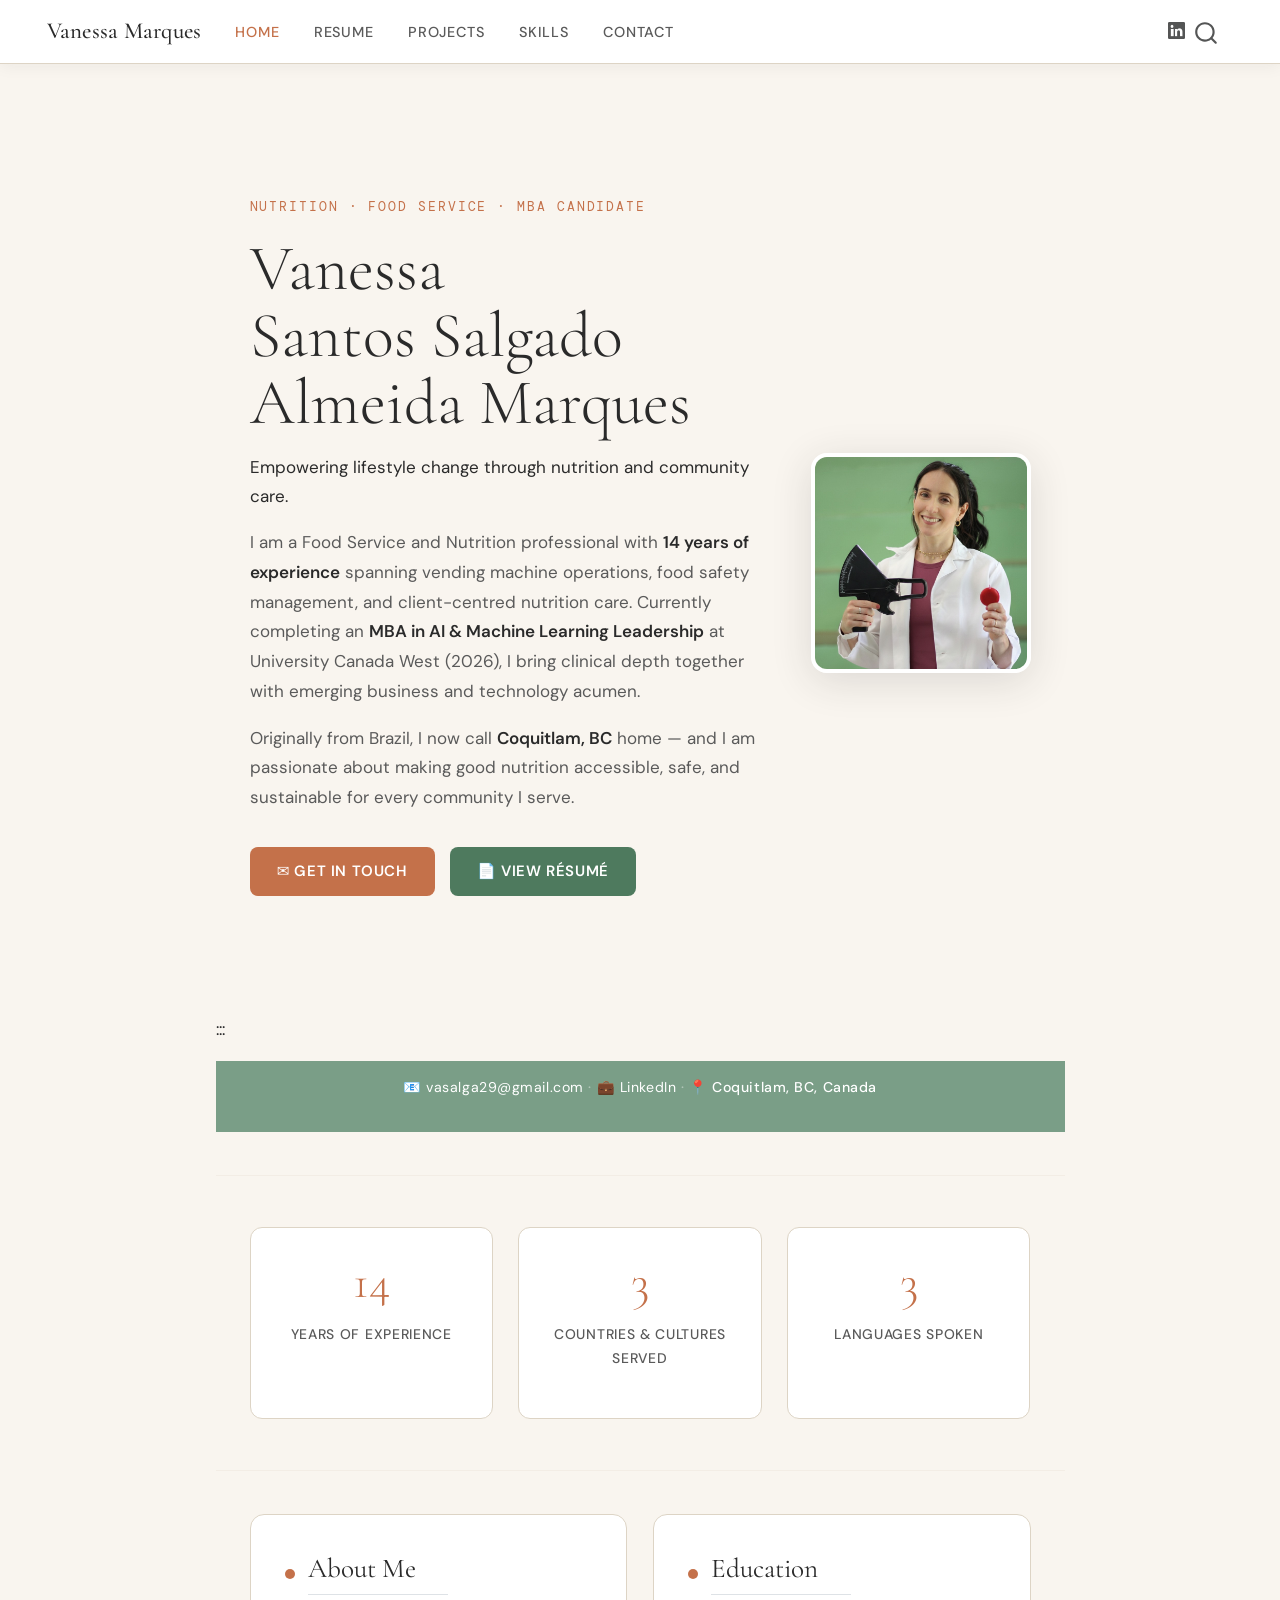
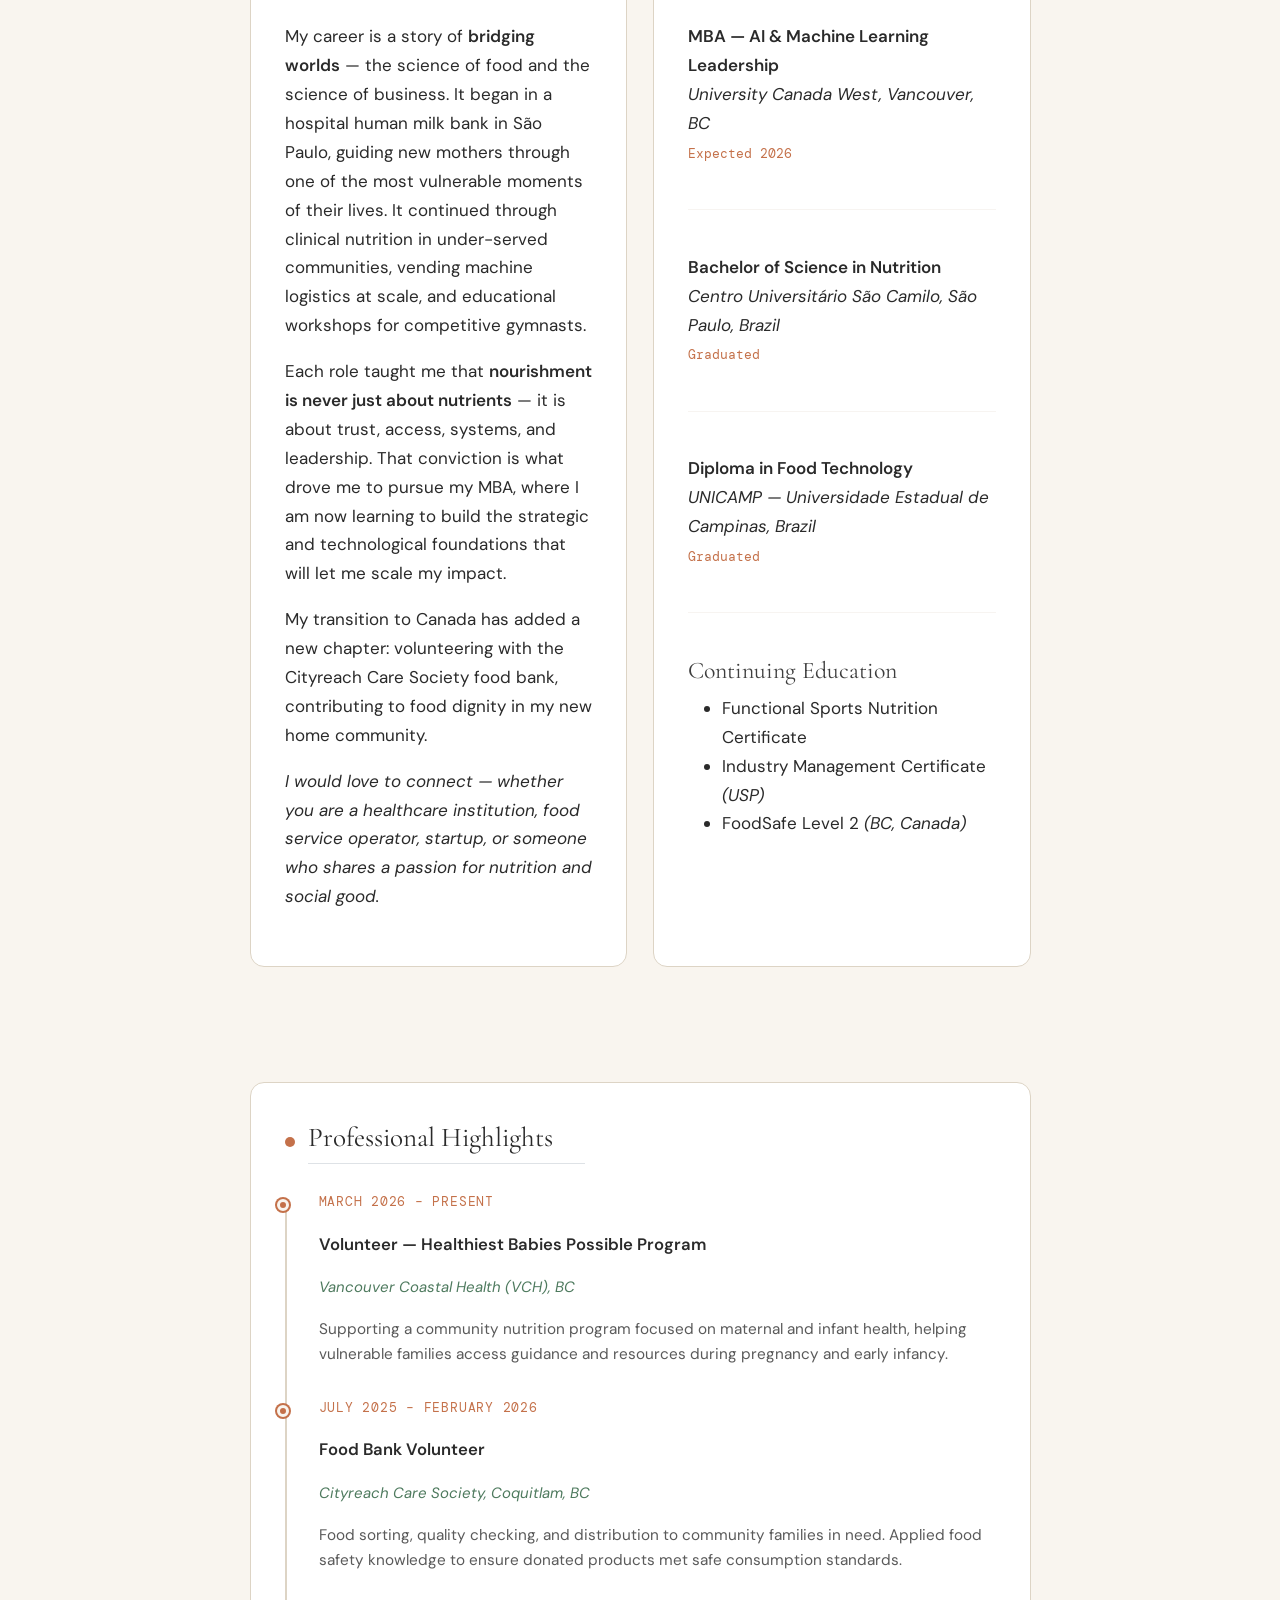
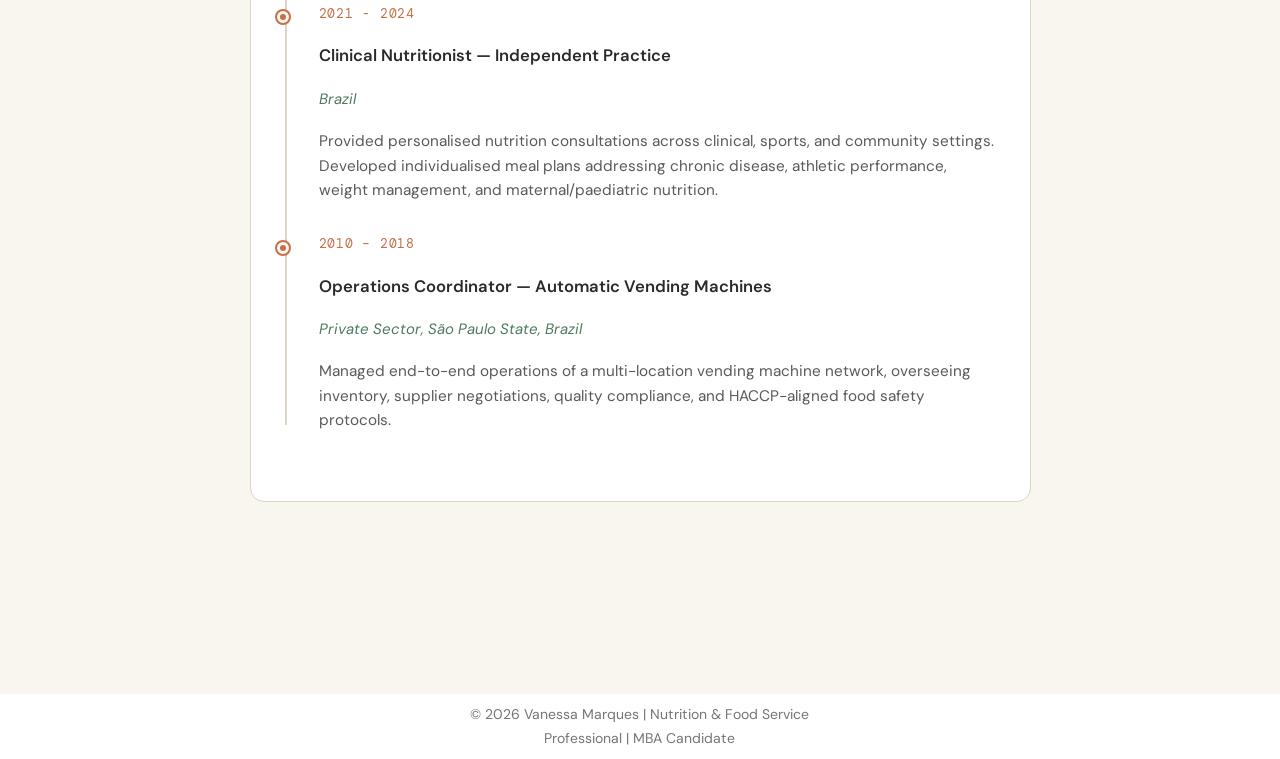
==== index.html @ 6cdbd8a1 "deploy: 2877fd72265a9308570d2c76eaf053b02edce3fc" ====
<!DOCTYPE html>
<html xmlns="http://www.w3.org/1999/xhtml" lang="en" xml:lang="en"><head>

<meta charset="utf-8">
<meta name="generator" content="quarto-1.8.27">

<meta name="viewport" content="width=device-width, initial-scale=1.0, user-scalable=yes">


<title>Vanessa Marques</title>
<style>
code{white-space: pre-wrap;}
span.smallcaps{font-variant: small-caps;}
div.columns{display: flex; gap: min(4vw, 1.5em);}
div.column{flex: auto; overflow-x: auto;}
div.hanging-indent{margin-left: 1.5em; text-indent: -1.5em;}
ul.task-list{list-style: none;}
ul.task-list li input[type="checkbox"] {
  width: 0.8em;
  margin: 0 0.8em 0.2em -1em; /* quarto-specific, see https://github.com/quarto-dev/quarto-cli/issues/4556 */ 
  vertical-align: middle;
}
</style>


<script src="site_libs/quarto-nav/quarto-nav.js"></script>
<script src="site_libs/quarto-nav/headroom.min.js"></script>
<script src="site_libs/clipboard/clipboard.min.js"></script>
<script src="site_libs/quarto-search/autocomplete.umd.js"></script>
<script src="site_libs/quarto-search/fuse.min.js"></script>
<script src="site_libs/quarto-search/quarto-search.js"></script>
<meta name="quarto:offset" content="./">
<script src="site_libs/quarto-html/quarto.js" type="module"></script>
<script src="site_libs/quarto-html/tabsets/tabsets.js" type="module"></script>
<script src="site_libs/quarto-html/axe/axe-check.js" type="module"></script>
<script src="site_libs/quarto-html/popper.min.js"></script>
<script src="site_libs/quarto-html/tippy.umd.min.js"></script>
<script src="site_libs/quarto-html/anchor.min.js"></script>
<link href="site_libs/quarto-html/tippy.css" rel="stylesheet">
<link href="site_libs/quarto-html/quarto-syntax-highlighting-ed96de9b727972fe78a7b5d16c58bf87.css" rel="stylesheet" id="quarto-text-highlighting-styles">
<script src="site_libs/bootstrap/bootstrap.min.js"></script>
<link href="site_libs/bootstrap/bootstrap-icons.css" rel="stylesheet">
<link href="site_libs/bootstrap/bootstrap-afa37c5c79185640b9c231024f4fe5ea.min.css" rel="stylesheet" append-hash="true" id="quarto-bootstrap" data-mode="light">
<script id="quarto-search-options" type="application/json">{
  "location": "navbar",
  "copy-button": false,
  "collapse-after": 3,
  "panel-placement": "end",
  "type": "overlay",
  "limit": 50,
  "keyboard-shortcut": [
    "f",
    "/",
    "s"
  ],
  "show-item-context": false,
  "language": {
    "search-no-results-text": "No results",
    "search-matching-documents-text": "matching documents",
    "search-copy-link-title": "Copy link to search",
    "search-hide-matches-text": "Hide additional matches",
    "search-more-match-text": "more match in this document",
    "search-more-matches-text": "more matches in this document",
    "search-clear-button-title": "Clear",
    "search-text-placeholder": "",
    "search-detached-cancel-button-title": "Cancel",
    "search-submit-button-title": "Submit",
    "search-label": "Search"
  }
}</script>


<link rel="stylesheet" href="styles.css">
</head>

<body class="nav-fixed quarto-light">

<div id="quarto-search-results"></div>
  <header id="quarto-header" class="headroom fixed-top">
    <nav class="navbar navbar-expand-lg " data-bs-theme="dark">
      <div class="navbar-container container-fluid">
      <div class="navbar-brand-container mx-auto">
    <a class="navbar-brand" href="./index.html">
    <span class="navbar-title">Vanessa Marques</span>
    </a>
  </div>
            <div id="quarto-search" class="" title="Search"></div>
          <button class="navbar-toggler" type="button" data-bs-toggle="collapse" data-bs-target="#navbarCollapse" aria-controls="navbarCollapse" role="menu" aria-expanded="false" aria-label="Toggle navigation" onclick="if (window.quartoToggleHeadroom) { window.quartoToggleHeadroom(); }">
  <span class="navbar-toggler-icon"></span>
</button>
          <div class="collapse navbar-collapse" id="navbarCollapse">
            <ul class="navbar-nav navbar-nav-scroll me-auto">
  <li class="nav-item">
    <a class="nav-link active" href="./index.html" aria-current="page"> 
<span class="menu-text">Home</span></a>
  </li>  
  <li class="nav-item">
    <a class="nav-link" href="./resume.html"> 
<span class="menu-text">Resume</span></a>
  </li>  
  <li class="nav-item">
    <a class="nav-link" href="./projects.html"> 
<span class="menu-text">Projects</span></a>
  </li>  
  <li class="nav-item">
    <a class="nav-link" href="./skills.html"> 
<span class="menu-text">Skills</span></a>
  </li>  
  <li class="nav-item">
    <a class="nav-link" href="./contact.html"> 
<span class="menu-text">Contact</span></a>
  </li>  
</ul>
          </div> <!-- /navcollapse -->
            <div class="quarto-navbar-tools">
    <a href="https://www.linkedin.com/in/vanessamarques-nutrition-operations" title="LinkedIn" class="quarto-navigation-tool px-1" aria-label="LinkedIn"><i class="bi bi-linkedin"></i></a>
</div>
      </div> <!-- /container-fluid -->
    </nav>
</header>
<!-- content -->
<div id="quarto-content" class="quarto-container page-columns page-rows-contents page-layout-full page-navbar">
<!-- sidebar -->
<!-- margin-sidebar -->
    
<!-- main -->
<main class="content column-page" id="quarto-document-content"><header id="title-block-header" class="quarto-title-block"></header>




<!-- ╔══════════════════════════════════════════════════╗ -->
<!--                    HERO SECTION                       -->
<!-- ╚══════════════════════════════════════════════════╝ -->
<div class="hero">
<div class="hero-text">
<p><span class="hero-eyebrow">Nutrition · Food Service · MBA Candidate</span></p>
<p><span class="hero-name">Vanessa</span><br>
<span class="hero-name">Santos Salgado Almeida Marques</span></p>
<p><span class="hero-tagline">Empowering lifestyle change through nutrition and community care.</span></p>
<div class="hero-bio">
<p>I am a Food Service and Nutrition professional with <strong>14 years of experience</strong> spanning vending machine operations, food safety management, and client-centred nutrition care. Currently completing an <strong>MBA in AI &amp; Machine Learning Leadership</strong> at University Canada West (2026), I bring clinical depth together with emerging business and technology acumen.</p>
<p>Originally from Brazil, I now call <strong>Coquitlam, BC</strong> home — and I am passionate about making good nutrition accessible, safe, and sustainable for every community I serve.</p>
</div>
<p><a href="contact.html" class="download-btn">✉ Get in Touch</a> &nbsp; <a href="resume.html" class="download-btn" style="background:var(--sage-dark)">📄 View Résumé</a></p>
</div>
<div class="hero-photo">
<p><img src="Vanessa_nutritionist.jpg" class="img-fluid" style="width:220px;height:220px;border-radius:16px;object-fit:cover;object-position:top center;"></p>
</div>
</div>
<p>:::</p>
<!-- ╔══════════════════════════════════════════════════╗ -->
<!--                  CONTACT STRIP                        -->
<!-- ╚══════════════════════════════════════════════════╝ -->
<div class="contact-strip">
<p>📧 <a href="mailto:vasalga29@gmail.com">vasalga29@gmail.com</a> <span class="sep">·</span> 💼 <a href="https://www.linkedin.com/in/vanessamarques-nutrition-operations">LinkedIn</a> <span class="sep">·</span> 📍 Coquitlam, BC, Canada</p>
</div>
<hr>
<!-- ╔══════════════════════════════════════════════════╗ -->
<!--                   STATS ROW                           -->
<!-- ╚══════════════════════════════════════════════════╝ -->
<div class="stats-row">
<div class="stat-card">
<div class="stat-number">
<p>14</p>
</div>
<div class="stat-label">
<p>Years of Experience</p>
</div>
</div>
<div class="stat-card">
<div class="stat-number">
<p>3</p>
</div>
<div class="stat-label">
<p>Countries &amp; Cultures Served</p>
</div>
</div>
<div class="stat-card">
<div class="stat-number">
<p>3</p>
</div>
<div class="stat-label">
<p>Languages Spoken</p>
</div>
</div>
</div>
<hr>
<!-- ╔══════════════════════════════════════════════════╗ -->
<!--               ABOUT + EDUCATION (2-COL)               -->
<!-- ╚══════════════════════════════════════════════════╝ -->
<div class="two-col">
<div class="section-box">
<div class="section-title-accent">
<div class="title-dot">

</div>
<section id="about-me" class="level2">
<h2 class="anchored" data-anchor-id="about-me">About Me</h2>
</section>
</div>
<p>My career is a story of <strong>bridging worlds</strong> — the science of food and the science of business. It began in a hospital human milk bank in São Paulo, guiding new mothers through one of the most vulnerable moments of their lives. It continued through clinical nutrition in under-served communities, vending machine logistics at scale, and educational workshops for competitive gymnasts.</p>
<p>Each role taught me that <strong>nourishment is never just about nutrients</strong> — it is about trust, access, systems, and leadership. That conviction is what drove me to pursue my MBA, where I am now learning to build the strategic and technological foundations that will let me scale my impact.</p>
<p>My transition to Canada has added a new chapter: volunteering with the Cityreach Care Society food bank, contributing to food dignity in my new home community.</p>
<p><em>I would love to connect — whether you are a healthcare institution, food service operator, startup, or someone who shares a passion for nutrition and social good.</em></p>
</div>
<div class="section-box">
<div class="section-title-accent">
<div class="title-dot">

</div>
<section id="education" class="level2">
<h2 class="anchored" data-anchor-id="education">Education</h2>
</section>
</div>
<p><strong>MBA — AI &amp; Machine Learning Leadership</strong><br>
<em>University Canada West, Vancouver, BC</em><br>
<span style="font-family:var(--font-mono);font-size:0.78rem;color:var(--terra);">Expected 2026</span></p>
<hr>
<p><strong>Bachelor of Science in Nutrition</strong><br>
<em>Centro Universitário São Camilo, São Paulo, Brazil</em><br>
<span style="font-family:var(--font-mono);font-size:0.78rem;color:var(--terra);">Graduated</span></p>
<hr>
<p><strong>Diploma in Food Technology</strong><br>
<em>UNICAMP — Universidade Estadual de Campinas, Brazil</em><br>
<span style="font-family:var(--font-mono);font-size:0.78rem;color:var(--terra);">Graduated</span></p>
<hr>
<section id="continuing-education" class="level3">
<h3 class="anchored" data-anchor-id="continuing-education">Continuing Education</h3>
<ul>
<li>Functional Sports Nutrition Certificate</li>
<li>Industry Management Certificate <em>(USP)</em></li>
<li>FoodSafe Level 2 <em>(BC, Canada)</em></li>
</ul>
</section>
</div>
</div>
<!-- ╔══════════════════════════════════════════════════╗ -->
<!--               COMMUNITY & HIGHLIGHTS                  -->
<!-- ╚══════════════════════════════════════════════════╝ -->
<div class="content-area">
<div class="section-box">
<div class="section-title-accent">
<div class="title-dot">

</div>
<section id="professional-highlights" class="level2">
<h2 class="anchored" data-anchor-id="professional-highlights">Professional Highlights</h2>
</section>
</div>
<div class="timeline">
<div class="timeline-item">
<div class="timeline-date">
<p>March 2026 – Present</p>
</div>
<div class="timeline-title">
<p>Volunteer — Healthiest Babies Possible Program</p>
</div>
<div class="timeline-org">
<p>Vancouver Coastal Health (VCH), BC</p>
</div>
<div class="timeline-body">
<p>Supporting a community nutrition program focused on maternal and infant health, helping vulnerable families access guidance and resources during pregnancy and early infancy.</p>
</div>
</div>
<div class="timeline-item">
<div class="timeline-date">
<p>July 2025 – February 2026</p>
</div>
<div class="timeline-title">
<p>Food Bank Volunteer</p>
</div>
<div class="timeline-org">
<p>Cityreach Care Society, Coquitlam, BC</p>
</div>
<div class="timeline-body">
<p>Food sorting, quality checking, and distribution to community families in need. Applied food safety knowledge to ensure donated products met safe consumption standards.</p>
</div>
</div>
<div class="timeline-item">
<div class="timeline-date">
<p>2021 - 2024</p>
</div>
<div class="timeline-title">
<p>Clinical Nutritionist — Independent Practice</p>
</div>
<div class="timeline-org">
<p>Brazil</p>
</div>
<div class="timeline-body">
<p>Provided personalised nutrition consultations across clinical, sports, and community settings. Developed individualised meal plans addressing chronic disease, athletic performance, weight management, and maternal/paediatric nutrition.</p>
</div>
</div>
<div class="timeline-item">
<div class="timeline-date">
<p>2010 – 2018</p>
</div>
<div class="timeline-title">
<p>Operations Coordinator — Automatic Vending Machines</p>
</div>
<div class="timeline-org">
<p>Private Sector, São Paulo State, Brazil</p>
</div>
<div class="timeline-body">
<p>Managed end-to-end operations of a multi-location vending machine network, overseeing inventory, supplier negotiations, quality compliance, and HACCP-aligned food safety protocols.</p>
</div>
</div>
</div>


</div>
</div>

</main> <!-- /main -->
<script id="quarto-html-after-body" type="application/javascript">
  window.document.addEventListener("DOMContentLoaded", function (event) {
    const icon = "";
    const anchorJS = new window.AnchorJS();
    anchorJS.options = {
      placement: 'right',
      icon: icon
    };
    anchorJS.add('.anchored');
    const isCodeAnnotation = (el) => {
      for (const clz of el.classList) {
        if (clz.startsWith('code-annotation-')) {                     
          return true;
        }
      }
      return false;
    }
    const onCopySuccess = function(e) {
      // button target
      const button = e.trigger;
      // don't keep focus
      button.blur();
      // flash "checked"
      button.classList.add('code-copy-button-checked');
      var currentTitle = button.getAttribute("title");
      button.setAttribute("title", "Copied!");
      let tooltip;
      if (window.bootstrap) {
        button.setAttribute("data-bs-toggle", "tooltip");
        button.setAttribute("data-bs-placement", "left");
        button.setAttribute("data-bs-title", "Copied!");
        tooltip = new bootstrap.Tooltip(button, 
          { trigger: "manual", 
            customClass: "code-copy-button-tooltip",
            offset: [0, -8]});
        tooltip.show();    
      }
      setTimeout(function() {
        if (tooltip) {
          tooltip.hide();
          button.removeAttribute("data-bs-title");
          button.removeAttribute("data-bs-toggle");
          button.removeAttribute("data-bs-placement");
        }
        button.setAttribute("title", currentTitle);
        button.classList.remove('code-copy-button-checked');
      }, 1000);
      // clear code selection
      e.clearSelection();
    }
    const getTextToCopy = function(trigger) {
      const outerScaffold = trigger.parentElement.cloneNode(true);
      const codeEl = outerScaffold.querySelector('code');
      for (const childEl of codeEl.children) {
        if (isCodeAnnotation(childEl)) {
          childEl.remove();
        }
      }
      return codeEl.innerText;
    }
    const clipboard = new window.ClipboardJS('.code-copy-button:not([data-in-quarto-modal])', {
      text: getTextToCopy
    });
    clipboard.on('success', onCopySuccess);
    if (window.document.getElementById('quarto-embedded-source-code-modal')) {
      const clipboardModal = new window.ClipboardJS('.code-copy-button[data-in-quarto-modal]', {
        text: getTextToCopy,
        container: window.document.getElementById('quarto-embedded-source-code-modal')
      });
      clipboardModal.on('success', onCopySuccess);
    }
      var localhostRegex = new RegExp(/^(?:http|https):\/\/localhost\:?[0-9]*\//);
      var mailtoRegex = new RegExp(/^mailto:/);
        var filterRegex = new RegExp('/' + window.location.host + '/');
      var isInternal = (href) => {
          return filterRegex.test(href) || localhostRegex.test(href) || mailtoRegex.test(href);
      }
      // Inspect non-navigation links and adorn them if external
     var links = window.document.querySelectorAll('a[href]:not(.nav-link):not(.navbar-brand):not(.toc-action):not(.sidebar-link):not(.sidebar-item-toggle):not(.pagination-link):not(.no-external):not([aria-hidden]):not(.dropdown-item):not(.quarto-navigation-tool):not(.about-link)');
      for (var i=0; i<links.length; i++) {
        const link = links[i];
        if (!isInternal(link.href)) {
          // undo the damage that might have been done by quarto-nav.js in the case of
          // links that we want to consider external
          if (link.dataset.originalHref !== undefined) {
            link.href = link.dataset.originalHref;
          }
        }
      }
    function tippyHover(el, contentFn, onTriggerFn, onUntriggerFn) {
      const config = {
        allowHTML: true,
        maxWidth: 500,
        delay: 100,
        arrow: false,
        appendTo: function(el) {
            return el.parentElement;
        },
        interactive: true,
        interactiveBorder: 10,
        theme: 'quarto',
        placement: 'bottom-start',
      };
      if (contentFn) {
        config.content = contentFn;
      }
      if (onTriggerFn) {
        config.onTrigger = onTriggerFn;
      }
      if (onUntriggerFn) {
        config.onUntrigger = onUntriggerFn;
      }
      window.tippy(el, config); 
    }
    const noterefs = window.document.querySelectorAll('a[role="doc-noteref"]');
    for (var i=0; i<noterefs.length; i++) {
      const ref = noterefs[i];
      tippyHover(ref, function() {
        // use id or data attribute instead here
        let href = ref.getAttribute('data-footnote-href') || ref.getAttribute('href');
        try { href = new URL(href).hash; } catch {}
        const id = href.replace(/^#\/?/, "");
        const note = window.document.getElementById(id);
        if (note) {
          return note.innerHTML;
        } else {
          return "";
        }
      });
    }
    const xrefs = window.document.querySelectorAll('a.quarto-xref');
    const processXRef = (id, note) => {
      // Strip column container classes
      const stripColumnClz = (el) => {
        el.classList.remove("page-full", "page-columns");
        if (el.children) {
          for (const child of el.children) {
            stripColumnClz(child);
          }
        }
      }
      stripColumnClz(note)
      if (id === null || id.startsWith('sec-')) {
        // Special case sections, only their first couple elements
        const container = document.createElement("div");
        if (note.children && note.children.length > 2) {
          container.appendChild(note.children[0].cloneNode(true));
          for (let i = 1; i < note.children.length; i++) {
            const child = note.children[i];
            if (child.tagName === "P" && child.innerText === "") {
              continue;
            } else {
              container.appendChild(child.cloneNode(true));
              break;
            }
          }
          if (window.Quarto?.typesetMath) {
            window.Quarto.typesetMath(container);
          }
          return container.innerHTML
        } else {
          if (window.Quarto?.typesetMath) {
            window.Quarto.typesetMath(note);
          }
          return note.innerHTML;
        }
      } else {
        // Remove any anchor links if they are present
        const anchorLink = note.querySelector('a.anchorjs-link');
        if (anchorLink) {
          anchorLink.remove();
        }
        if (window.Quarto?.typesetMath) {
          window.Quarto.typesetMath(note);
        }
        if (note.classList.contains("callout")) {
          return note.outerHTML;
        } else {
          return note.innerHTML;
        }
      }
    }
    for (var i=0; i<xrefs.length; i++) {
      const xref = xrefs[i];
      tippyHover(xref, undefined, function(instance) {
        instance.disable();
        let url = xref.getAttribute('href');
        let hash = undefined; 
        if (url.startsWith('#')) {
          hash = url;
        } else {
          try { hash = new URL(url).hash; } catch {}
        }
        if (hash) {
          const id = hash.replace(/^#\/?/, "");
          const note = window.document.getElementById(id);
          if (note !== null) {
            try {
              const html = processXRef(id, note.cloneNode(true));
              instance.setContent(html);
            } finally {
              instance.enable();
              instance.show();
            }
          } else {
            // See if we can fetch this
            fetch(url.split('#')[0])
            .then(res => res.text())
            .then(html => {
              const parser = new DOMParser();
              const htmlDoc = parser.parseFromString(html, "text/html");
              const note = htmlDoc.getElementById(id);
              if (note !== null) {
                const html = processXRef(id, note);
                instance.setContent(html);
              } 
            }).finally(() => {
              instance.enable();
              instance.show();
            });
          }
        } else {
          // See if we can fetch a full url (with no hash to target)
          // This is a special case and we should probably do some content thinning / targeting
          fetch(url)
          .then(res => res.text())
          .then(html => {
            const parser = new DOMParser();
            const htmlDoc = parser.parseFromString(html, "text/html");
            const note = htmlDoc.querySelector('main.content');
            if (note !== null) {
              // This should only happen for chapter cross references
              // (since there is no id in the URL)
              // remove the first header
              if (note.children.length > 0 && note.children[0].tagName === "HEADER") {
                note.children[0].remove();
              }
              const html = processXRef(null, note);
              instance.setContent(html);
            } 
          }).finally(() => {
            instance.enable();
            instance.show();
          });
        }
      }, function(instance) {
      });
    }
        let selectedAnnoteEl;
        const selectorForAnnotation = ( cell, annotation) => {
          let cellAttr = 'data-code-cell="' + cell + '"';
          let lineAttr = 'data-code-annotation="' +  annotation + '"';
          const selector = 'span[' + cellAttr + '][' + lineAttr + ']';
          return selector;
        }
        const selectCodeLines = (annoteEl) => {
          const doc = window.document;
          const targetCell = annoteEl.getAttribute("data-target-cell");
          const targetAnnotation = annoteEl.getAttribute("data-target-annotation");
          const annoteSpan = window.document.querySelector(selectorForAnnotation(targetCell, targetAnnotation));
          const lines = annoteSpan.getAttribute("data-code-lines").split(",");
          const lineIds = lines.map((line) => {
            return targetCell + "-" + line;
          })
          let top = null;
          let height = null;
          let parent = null;
          if (lineIds.length > 0) {
              //compute the position of the single el (top and bottom and make a div)
              const el = window.document.getElementById(lineIds[0]);
              top = el.offsetTop;
              height = el.offsetHeight;
              parent = el.parentElement.parentElement;
            if (lineIds.length > 1) {
              const lastEl = window.document.getElementById(lineIds[lineIds.length - 1]);
              const bottom = lastEl.offsetTop + lastEl.offsetHeight;
              height = bottom - top;
            }
            if (top !== null && height !== null && parent !== null) {
              // cook up a div (if necessary) and position it 
              let div = window.document.getElementById("code-annotation-line-highlight");
              if (div === null) {
                div = window.document.createElement("div");
                div.setAttribute("id", "code-annotation-line-highlight");
                div.style.position = 'absolute';
                parent.appendChild(div);
              }
              div.style.top = top - 2 + "px";
              div.style.height = height + 4 + "px";
              div.style.left = 0;
              let gutterDiv = window.document.getElementById("code-annotation-line-highlight-gutter");
              if (gutterDiv === null) {
                gutterDiv = window.document.createElement("div");
                gutterDiv.setAttribute("id", "code-annotation-line-highlight-gutter");
                gutterDiv.style.position = 'absolute';
                const codeCell = window.document.getElementById(targetCell);
                const gutter = codeCell.querySelector('.code-annotation-gutter');
                gutter.appendChild(gutterDiv);
              }
              gutterDiv.style.top = top - 2 + "px";
              gutterDiv.style.height = height + 4 + "px";
            }
            selectedAnnoteEl = annoteEl;
          }
        };
        const unselectCodeLines = () => {
          const elementsIds = ["code-annotation-line-highlight", "code-annotation-line-highlight-gutter"];
          elementsIds.forEach((elId) => {
            const div = window.document.getElementById(elId);
            if (div) {
              div.remove();
            }
          });
          selectedAnnoteEl = undefined;
        };
          // Handle positioning of the toggle
      window.addEventListener(
        "resize",
        throttle(() => {
          elRect = undefined;
          if (selectedAnnoteEl) {
            selectCodeLines(selectedAnnoteEl);
          }
        }, 10)
      );
      function throttle(fn, ms) {
      let throttle = false;
      let timer;
        return (...args) => {
          if(!throttle) { // first call gets through
              fn.apply(this, args);
              throttle = true;
          } else { // all the others get throttled
              if(timer) clearTimeout(timer); // cancel #2
              timer = setTimeout(() => {
                fn.apply(this, args);
                timer = throttle = false;
              }, ms);
          }
        };
      }
        // Attach click handler to the DT
        const annoteDls = window.document.querySelectorAll('dt[data-target-cell]');
        for (const annoteDlNode of annoteDls) {
          annoteDlNode.addEventListener('click', (event) => {
            const clickedEl = event.target;
            if (clickedEl !== selectedAnnoteEl) {
              unselectCodeLines();
              const activeEl = window.document.querySelector('dt[data-target-cell].code-annotation-active');
              if (activeEl) {
                activeEl.classList.remove('code-annotation-active');
              }
              selectCodeLines(clickedEl);
              clickedEl.classList.add('code-annotation-active');
            } else {
              // Unselect the line
              unselectCodeLines();
              clickedEl.classList.remove('code-annotation-active');
            }
          });
        }
    const findCites = (el) => {
      const parentEl = el.parentElement;
      if (parentEl) {
        const cites = parentEl.dataset.cites;
        if (cites) {
          return {
            el,
            cites: cites.split(' ')
          };
        } else {
          return findCites(el.parentElement)
        }
      } else {
        return undefined;
      }
    };
    var bibliorefs = window.document.querySelectorAll('a[role="doc-biblioref"]');
    for (var i=0; i<bibliorefs.length; i++) {
      const ref = bibliorefs[i];
      const citeInfo = findCites(ref);
      if (citeInfo) {
        tippyHover(citeInfo.el, function() {
          var popup = window.document.createElement('div');
          citeInfo.cites.forEach(function(cite) {
            var citeDiv = window.document.createElement('div');
            citeDiv.classList.add('hanging-indent');
            citeDiv.classList.add('csl-entry');
            var biblioDiv = window.document.getElementById('ref-' + cite);
            if (biblioDiv) {
              citeDiv.innerHTML = biblioDiv.innerHTML;
            }
            popup.appendChild(citeDiv);
          });
          return popup.innerHTML;
        });
      }
    }
  });
  </script>
</div> <!-- /content -->
<footer class="footer">
  <div class="nav-footer">
    <div class="nav-footer-left">
      &nbsp;
    </div>   
    <div class="nav-footer-center">
<p>© 2026 Vanessa Marques | Nutrition &amp; Food Service Professional | MBA Candidate</p>
</div>
    <div class="nav-footer-right">
      &nbsp;
    </div>
  </div>
</footer>




</body></html>
---- site_libs/quarto-html/tippy.css ----
.tippy-box[data-animation=fade][data-state=hidden]{opacity:0}[data-tippy-root]{max-width:calc(100vw - 10px)}.tippy-box{position:relative;background-color:#333;color:#fff;border-radius:4px;font-size:14px;line-height:1.4;white-space:normal;outline:0;transition-property:transform,visibility,opacity}.tippy-box[data-placement^=top]>.tippy-arrow{bottom:0}.tippy-box[data-placement^=top]>.tippy-arrow:before{bottom:-7px;left:0;border-width:8px 8px 0;border-top-color:initial;transform-origin:center top}.tippy-box[data-placement^=bottom]>.tippy-arrow{top:0}.tippy-box[data-placement^=bottom]>.tippy-arrow:before{top:-7px;left:0;border-width:0 8px 8px;border-bottom-color:initial;transform-origin:center bottom}.tippy-box[data-placement^=left]>.tippy-arrow{right:0}.tippy-box[data-placement^=left]>.tippy-arrow:before{border-width:8px 0 8px 8px;border-left-color:initial;right:-7px;transform-origin:center left}.tippy-box[data-placement^=right]>.tippy-arrow{left:0}.tippy-box[data-placement^=right]>.tippy-arrow:before{left:-7px;border-width:8px 8px 8px 0;border-right-color:initial;transform-origin:center right}.tippy-box[data-inertia][data-state=visible]{transition-timing-function:cubic-bezier(.54,1.5,.38,1.11)}.tippy-arrow{width:16px;height:16px;color:#333}.tippy-arrow:before{content:"";position:absolute;border-color:transparent;border-style:solid}.tippy-content{position:relative;padding:5px 9px;z-index:1}
---- site_libs/quarto-html/quarto-syntax-highlighting-ed96de9b727972fe78a7b5d16c58bf87.css ----
/* quarto syntax highlight colors */
:root {
  --quarto-hl-ot-color: #003B4F;
  --quarto-hl-at-color: #657422;
  --quarto-hl-ss-color: #20794D;
  --quarto-hl-an-color: #5E5E5E;
  --quarto-hl-fu-color: #4758AB;
  --quarto-hl-st-color: #20794D;
  --quarto-hl-cf-color: #003B4F;
  --quarto-hl-op-color: #5E5E5E;
  --quarto-hl-er-color: #AD0000;
  --quarto-hl-bn-color: #AD0000;
  --quarto-hl-al-color: #AD0000;
  --quarto-hl-va-color: #111111;
  --quarto-hl-bu-color: inherit;
  --quarto-hl-ex-color: inherit;
  --quarto-hl-pp-color: #AD0000;
  --quarto-hl-in-color: #5E5E5E;
  --quarto-hl-vs-color: #20794D;
  --quarto-hl-wa-color: #5E5E5E;
  --quarto-hl-do-color: #5E5E5E;
  --quarto-hl-im-color: #00769E;
  --quarto-hl-ch-color: #20794D;
  --quarto-hl-dt-color: #AD0000;
  --quarto-hl-fl-color: #AD0000;
  --quarto-hl-co-color: #5E5E5E;
  --quarto-hl-cv-color: #5E5E5E;
  --quarto-hl-cn-color: #8f5902;
  --quarto-hl-sc-color: #5E5E5E;
  --quarto-hl-dv-color: #AD0000;
  --quarto-hl-kw-color: #003B4F;
}

/* other quarto variables */
:root {
  --quarto-font-monospace: SFMono-Regular, Menlo, Monaco, Consolas, "Liberation Mono", "Courier New", monospace;
}

/* syntax highlight based on Pandoc's rules */
pre > code.sourceCode > span {
  color: #003B4F;
}

code.sourceCode > span {
  color: #003B4F;
}

div.sourceCode,
div.sourceCode pre.sourceCode {
  color: #003B4F;
}

/* Normal */
code span {
  color: #003B4F;
}

/* Alert */
code span.al {
  color: #AD0000;
  font-style: inherit;
}

/* Annotation */
code span.an {
  color: #5E5E5E;
  font-style: inherit;
}

/* Attribute */
code span.at {
  color: #657422;
  font-style: inherit;
}

/* BaseN */
code span.bn {
  color: #AD0000;
  font-style: inherit;
}

/* BuiltIn */
code span.bu {
  font-style: inherit;
}

/* ControlFlow */
code span.cf {
  color: #003B4F;
  font-weight: bold;
  font-style: inherit;
}

/* Char */
code span.ch {
  color: #20794D;
  font-style: inherit;
}

/* Constant */
code span.cn {
  color: #8f5902;
  font-style: inherit;
}

/* Comment */
code span.co {
  color: #5E5E5E;
  font-style: inherit;
}

/* CommentVar */
code span.cv {
  color: #5E5E5E;
  font-style: italic;
}

/* Documentation */
code span.do {
  color: #5E5E5E;
  font-style: italic;
}

/* DataType */
code span.dt {
  color: #AD0000;
  font-style: inherit;
}

/* DecVal */
code span.dv {
  color: #AD0000;
  font-style: inherit;
}

/* Error */
code span.er {
  color: #AD0000;
  font-style: inherit;
}

/* Extension */
code span.ex {
  font-style: inherit;
}

/* Float */
code span.fl {
  color: #AD0000;
  font-style: inherit;
}

/* Function */
code span.fu {
  color: #4758AB;
  font-style: inherit;
}

/* Import */
code span.im {
  color: #00769E;
  font-style: inherit;
}

/* Information */
code span.in {
  color: #5E5E5E;
  font-style: inherit;
}

/* Keyword */
code span.kw {
  color: #003B4F;
  font-weight: bold;
  font-style: inherit;
}

/* Operator */
code span.op {
  color: #5E5E5E;
  font-style: inherit;
}

/* Other */
code span.ot {
  color: #003B4F;
  font-style: inherit;
}

/* Preprocessor */
code span.pp {
  color: #AD0000;
  font-style: inherit;
}

/* SpecialChar */
code span.sc {
  color: #5E5E5E;
  font-style: inherit;
}

/* SpecialString */
code span.ss {
  color: #20794D;
  font-style: inherit;
}

/* String */
code span.st {
  color: #20794D;
  font-style: inherit;
}

/* Variable */
code span.va {
  color: #111111;
  font-style: inherit;
}

/* VerbatimString */
code span.vs {
  color: #20794D;
  font-style: inherit;
}

/* Warning */
code span.wa {
  color: #5E5E5E;
  font-style: italic;
}

.prevent-inlining {
  content: "</";
}

/*# sourceMappingURL=0920dd6d7437995b8cdf7429764427b1.css.map */
---- styles.css ----
/* ============================================================
   VANESSA MARQUES — PORTFOLIO STYLESHEET
   Aesthetic: Editorial warmth — sage, ivory, terracotta
   ============================================================ */

@import url('https://fonts.googleapis.com/css2?family=Cormorant+Garamond:ital,wght@0,300;0,400;0,500;0,600;1,300;1,400&family=DM+Sans:wght@300;400;500;600&family=DM+Mono:wght@300;400&display=swap');

/* ── Variables ─────────────────────────────────────── */
:root {
  --ivory:       #f9f5ef;
  --cream:       #f2ebe0;
  --sage:        #7a9e87;
  --sage-light:  #a8c5b0;
  --sage-dark:   #4e7a5e;
  --terra:       #c4714a;
  --terra-light: #e0a07c;
  --charcoal:    #2a2a2a;
  --mid:         #5a5a5a;
  --light-mid:   #8a8a8a;
  --border:      #ddd4c5;
  --white:       #ffffff;

  --font-display: 'Cormorant Garamond', Georgia, serif;
  --font-body:    'DM Sans', system-ui, sans-serif;
  --font-mono:    'DM Mono', monospace;

  --max-w: 900px;
  --nav-h: 64px;
}

/* ── Reset & Base ───────────────────────────────────── */
*, *::before, *::after { box-sizing: border-box; margin: 0; padding: 0; }

html { scroll-behavior: smooth; }

body {
  background: var(--ivory);
  color: var(--charcoal);
  font-family: var(--font-body);
  font-size: 1rem;
  line-height: 1.7;
  -webkit-font-smoothing: antialiased;
}

/* ── Quarto Nav Override ────────────────────────────── */
.navbar {
  background: var(--white) !important;
  border-bottom: 1.5px solid var(--border) !important;
  height: var(--nav-h) !important;
  padding: 0 2rem !important;
  box-shadow: 0 2px 16px rgba(42,42,42,0.06) !important;
}

.navbar-brand, .navbar-title {
  font-family: var(--font-display) !important;
  font-size: 1.35rem !important;
  font-weight: 500 !important;
  color: var(--charcoal) !important;
  letter-spacing: 0.01em;
}

.navbar .nav-link {
  font-family: var(--font-body) !important;
  font-size: 0.85rem !important;
  font-weight: 500 !important;
  color: var(--mid) !important;
  letter-spacing: 0.06em !important;
  text-transform: uppercase !important;
  padding: 0 1rem !important;
  transition: color 0.2s;
}

.navbar .nav-link:hover,
.navbar .nav-link.active {
  color: var(--terra) !important;
}

/* ── Page Wrapper ───────────────────────────────────── */
#quarto-content, .page-layout-full {
  background: var(--ivory);
}

.page-columns {
  max-width: var(--max-w);
  margin: 0 auto;
  padding: 0 2rem;
}

/* ── Typography ─────────────────────────────────────── */
h1, h2, h3, h4, h5, h6 {
  font-family: var(--font-display);
  font-weight: 400;
  color: var(--charcoal);
  line-height: 1.2;
}

h1 { font-size: 3.2rem; font-weight: 300; letter-spacing: -0.01em; }
h2 { font-size: 2rem;   margin-bottom: 1.2rem; }
h3 { font-size: 1.4rem; }
h4 { font-size: 1.1rem; font-family: var(--font-body); font-weight: 600; }

p { margin-bottom: 1rem; }

a { color: var(--sage-dark); text-decoration: none; transition: color 0.2s; }
a:hover { color: var(--terra); }

strong { font-weight: 600; color: var(--charcoal); }
em { font-style: italic; }

hr {
  border: none;
  border-top: 1.5px solid var(--border);
  margin: 2.5rem 0;
}

/* ── Hero Section ───────────────────────────────────── */
.hero {
  display: flex;
  align-items: center;
  gap: 3rem;
  padding: 5rem 2rem 4rem;
  max-width: var(--max-w);
  margin: 0 auto;
}

.hero-text { flex: 1; }

.hero-eyebrow {
  font-family: var(--font-mono);
  font-size: 0.75rem;
  letter-spacing: 0.15em;
  text-transform: uppercase;
  color: var(--terra);
  margin-bottom: 1rem;
  display: block;
}

.hero-name {
  font-family: var(--font-display);
  font-size: clamp(2.8rem, 5vw, 4.5rem);
  font-weight: 300;
  line-height: 1.05;
  color: var(--charcoal);
  margin-bottom: 0.5rem;
}

.hero-title {
  font-family: var(--font-display);
  font-size: 1.25rem;
  font-weight: 400;
  font-style: italic;
  color: var(--sage-dark);
  margin-bottom: 1.8rem;
}

.hero-bio {
  font-size: 1rem;
  color: var(--mid);
  max-width: 520px;
  line-height: 1.75;
  margin-bottom: 2rem;
}

.hero-photo {
  flex-shrink: 0;
}

.hero-photo img {
  width: 220px;
  height: 220px;
  border-radius: 16px;
  object-fit: cover;
  object-position: top center;
  box-shadow: 0 8px 40px rgba(42,42,42,0.14);
  border: 4px solid var(--white);
}

/* placeholder avatar */
.avatar-placeholder {
  width: 220px;
  height: 220px;
  border-radius: 16px;
  background: linear-gradient(135deg, var(--sage-light) 0%, var(--sage) 100%);
  display: flex;
  align-items: center;
  justify-content: center;
  font-family: var(--font-display);
  font-size: 4rem;
  color: white;
  box-shadow: 0 8px 40px rgba(42,42,42,0.14);
  border: 4px solid var(--white);
}

/* ── Contact Bar ────────────────────────────────────── */
.contact-strip {
  background: var(--sage);
  color: white;
  display: flex;
  justify-content: center;
  gap: 2.5rem;
  padding: 0.9rem 2rem;
  font-size: 0.83rem;
  font-weight: 500;
  letter-spacing: 0.04em;
  flex-wrap: wrap;
}

.contact-strip a { color: white; text-decoration: none; }
.contact-strip a:hover { opacity: 0.8; }
.contact-strip .sep { opacity: 0.4; }

/* ── Stat Cards ─────────────────────────────────────── */
.stats-row {
  display: grid;
  grid-template-columns: repeat(3, 1fr);
  gap: 1.5rem;
  max-width: var(--max-w);
  margin: 3rem auto;
  padding: 0 2rem;
}

.stat-card {
  background: var(--white);
  border: 1.5px solid var(--border);
  border-radius: 12px;
  padding: 1.8rem 1.5rem;
  text-align: center;
  transition: box-shadow 0.2s, transform 0.2s;
}

.stat-card:hover {
  box-shadow: 0 8px 28px rgba(42,42,42,0.10);
  transform: translateY(-2px);
}

.stat-number {
  font-family: var(--font-display);
  font-size: 2.8rem;
  font-weight: 300;
  color: var(--terra);
  line-height: 1;
  margin-bottom: 0.4rem;
}

.stat-label {
  font-size: 0.82rem;
  color: var(--mid);
  letter-spacing: 0.05em;
  text-transform: uppercase;
  font-weight: 500;
}

/* ── Section Boxes ──────────────────────────────────── */
.section-box {
  background: var(--white);
  border: 1.5px solid var(--border);
  border-radius: 14px;
  padding: 2.2rem 2rem;
  margin-bottom: 1.8rem;
}

.section-title-accent {
  display: flex;
  align-items: center;
  gap: 0.8rem;
  margin-bottom: 1.6rem;
}

.section-title-accent h2 {
  margin: 0;
  font-size: 1.6rem;
}

.title-dot {
  width: 10px;
  height: 10px;
  border-radius: 50%;
  background: var(--terra);
  flex-shrink: 0;
}

/* ── Two Column Layout ──────────────────────────────── */
.two-col {
  display: grid;
  grid-template-columns: 1fr 1fr;
  gap: 1.5rem;
  max-width: var(--max-w);
  margin: 0 auto 2rem;
  padding: 0 2rem;
}

/* ── Main Content Area ──────────────────────────────── */
.content-area {
  max-width: var(--max-w);
  margin: 0 auto;
  padding: 3rem 2rem 5rem;
}

/* ── Page Header Banner ─────────────────────────────── */
.page-hero {
  background: linear-gradient(135deg, var(--sage-dark) 0%, var(--sage) 60%, var(--sage-light) 100%);
  padding: 4rem 2rem 3rem;
  text-align: center;
  color: white;
}

.page-hero h1 {
  color: white;
  font-size: clamp(2rem, 4vw, 3.2rem);
  margin-bottom: 0.6rem;
}

.page-hero .page-subtitle {
  font-family: var(--font-display);
  font-style: italic;
  font-size: 1.1rem;
  opacity: 0.85;
}

/* ── Resume Styles ──────────────────────────────────── */
.resume-section {
  margin-bottom: 2.5rem;
}

.resume-section h2 {
  font-size: 1.4rem;
  border-bottom: 2px solid var(--sage-light);
  padding-bottom: 0.5rem;
  margin-bottom: 1.2rem;
  color: var(--sage-dark);
}

.resume-item {
  display: grid;
  grid-template-columns: 1fr auto;
  gap: 0.5rem;
  margin-bottom: 1.4rem;
  padding-bottom: 1.4rem;
  border-bottom: 1px solid var(--border);
}

.resume-item:last-child { border-bottom: none; }

.resume-role {
  font-weight: 600;
  font-size: 1rem;
  color: var(--charcoal);
}

.resume-org {
  font-style: italic;
  color: var(--sage-dark);
  font-size: 0.95rem;
}

.resume-date {
  font-family: var(--font-mono);
  font-size: 0.78rem;
  color: var(--light-mid);
  white-space: nowrap;
  padding-top: 0.2rem;
}

.resume-bullets {
  list-style: none;
  margin-top: 0.6rem;
  padding: 0;
  grid-column: 1 / -1;
}

.resume-bullets li {
  position: relative;
  padding-left: 1.2rem;
  margin-bottom: 0.35rem;
  font-size: 0.93rem;
  color: var(--mid);
}

.resume-bullets li::before {
  content: '▸';
  position: absolute;
  left: 0;
  color: var(--terra);
  font-size: 0.75rem;
  top: 0.15rem;
}

.download-btn {
  display: inline-flex;
  align-items: center;
  gap: 0.5rem;
  background: var(--terra);
  color: white;
  padding: 0.7rem 1.6rem;
  border-radius: 8px;
  font-size: 0.88rem;
  font-weight: 600;
  letter-spacing: 0.04em;
  text-transform: uppercase;
  text-decoration: none;
  transition: background 0.2s, transform 0.15s;
  margin-bottom: 2rem;
}

.download-btn:hover {
  background: var(--sage-dark);
  transform: translateY(-1px);
  color: white;
}

/* ── Project Cards ──────────────────────────────────── */
.projects-grid {
  display: grid;
  grid-template-columns: 1fr 1fr;
  gap: 1.5rem;
}

.project-card {
  background: var(--white);
  border: 1.5px solid var(--border);
  border-radius: 14px;
  overflow: hidden;
  transition: box-shadow 0.2s, transform 0.2s;
}

.project-card:hover {
  box-shadow: 0 10px 36px rgba(42,42,42,0.11);
  transform: translateY(-3px);
}

.project-card-header {
  height: 6px;
}

.project-card-body {
  padding: 1.6rem 1.5rem;
}

.project-tag {
  font-family: var(--font-mono);
  font-size: 0.72rem;
  letter-spacing: 0.1em;
  text-transform: uppercase;
  color: var(--terra);
  margin-bottom: 0.6rem;
  display: block;
}

.project-card h3 {
  font-size: 1.15rem;
  margin-bottom: 0.6rem;
  line-height: 1.3;
}

.project-card p {
  font-size: 0.9rem;
  color: var(--mid);
  margin: 0;
  line-height: 1.65;
}

.project-card-footer {
  padding: 0.9rem 1.5rem 1.2rem;
  border-top: 1px solid var(--border);
  font-size: 0.8rem;
  color: var(--light-mid);
  font-family: var(--font-mono);
}

/* ── Skills ─────────────────────────────────────────── */
.skills-grid {
  display: grid;
  grid-template-columns: 1fr 1fr;
  gap: 1.5rem;
  margin-bottom: 2rem;
}

.skill-category-card {
  background: var(--white);
  border: 1.5px solid var(--border);
  border-radius: 12px;
  padding: 1.6rem;
}

.skill-category-card h3 {
  font-size: 1rem;
  font-family: var(--font-body);
  font-weight: 600;
  color: var(--sage-dark);
  margin-bottom: 1rem;
  letter-spacing: 0.03em;
  text-transform: uppercase;
  font-size: 0.82rem;
}

.skill-tags {
  display: flex;
  flex-wrap: wrap;
  gap: 0.5rem;
}

.skill-tag {
  background: var(--cream);
  border: 1px solid var(--border);
  color: var(--charcoal);
  font-size: 0.82rem;
  padding: 0.3rem 0.75rem;
  border-radius: 20px;
  font-weight: 400;
}

.cert-card {
  background: var(--white);
  border: 1.5px solid var(--border);
  border-radius: 12px;
  padding: 1.4rem 1.5rem;
  display: flex;
  align-items: flex-start;
  gap: 1rem;
  margin-bottom: 1rem;
  transition: box-shadow 0.2s;
}

.cert-card:hover {
  box-shadow: 0 4px 20px rgba(42,42,42,0.09);
}

.cert-icon {
  width: 42px;
  height: 42px;
  border-radius: 10px;
  background: linear-gradient(135deg, var(--sage), var(--sage-dark));
  display: flex;
  align-items: center;
  justify-content: center;
  color: white;
  font-size: 1.2rem;
  flex-shrink: 0;
}

.cert-title {
  font-weight: 600;
  font-size: 0.95rem;
  color: var(--charcoal);
}

.cert-org {
  font-size: 0.83rem;
  color: var(--mid);
  margin-top: 0.2rem;
}

.cert-year {
  font-family: var(--font-mono);
  font-size: 0.75rem;
  color: var(--terra);
  margin-top: 0.3rem;
}

/* ── Languages ──────────────────────────────────────── */
.lang-grid {
  display: grid;
  grid-template-columns: repeat(3, 1fr);
  gap: 1rem;
}

.lang-card {
  background: var(--cream);
  border-radius: 10px;
  padding: 1.2rem 1rem;
  text-align: center;
}

.lang-name {
  font-weight: 600;
  font-size: 0.95rem;
  margin-bottom: 0.3rem;
}

.lang-level {
  font-size: 0.8rem;
  color: var(--mid);
}

.lang-dots {
  display: flex;
  justify-content: center;
  gap: 4px;
  margin-top: 0.6rem;
}

.lang-dot {
  width: 8px;
  height: 8px;
  border-radius: 50%;
  background: var(--border);
}

.lang-dot.filled { background: var(--sage); }

/* ── Contact Page ───────────────────────────────────── */
.contact-grid {
  display: grid;
  grid-template-columns: 1fr 1fr;
  gap: 2rem;
  align-items: start;
}

.contact-card {
  background: var(--white);
  border: 1.5px solid var(--border);
  border-radius: 14px;
  padding: 2rem;
}

.contact-card h3 {
  font-size: 1.3rem;
  margin-bottom: 1.2rem;
  color: var(--sage-dark);
}

.contact-item-row {
  display: flex;
  align-items: center;
  gap: 0.8rem;
  padding: 0.9rem 0;
  border-bottom: 1px solid var(--border);
  font-size: 0.93rem;
}

.contact-item-row:last-child { border-bottom: none; }

.contact-icon {
  width: 36px;
  height: 36px;
  border-radius: 8px;
  background: var(--cream);
  display: flex;
  align-items: center;
  justify-content: center;
  font-size: 1rem;
  flex-shrink: 0;
}

.contact-label {
  font-size: 0.75rem;
  color: var(--light-mid);
  text-transform: uppercase;
  letter-spacing: 0.06em;
  margin-bottom: 0.1rem;
}

.contact-value { font-weight: 500; color: var(--charcoal); }
.contact-value a { color: var(--sage-dark); }
.contact-value a:hover { color: var(--terra); }

.availability-badge {
  display: inline-flex;
  align-items: center;
  gap: 0.5rem;
  background: #e8f5e9;
  color: #2e7d32;
  border: 1px solid #a5d6a7;
  font-size: 0.82rem;
  font-weight: 600;
  padding: 0.4rem 1rem;
  border-radius: 20px;
  margin-top: 1.2rem;
}

.avail-dot {
  width: 8px;
  height: 8px;
  border-radius: 50%;
  background: #4caf50;
  animation: pulse 1.8s ease-in-out infinite;
}

@keyframes pulse {
  0%, 100% { opacity: 1; }
  50% { opacity: 0.4; }
}

/* ── Timeline ───────────────────────────────────────── */
.timeline {
  position: relative;
  padding-left: 2rem;
}

.timeline::before {
  content: '';
  position: absolute;
  left: 0;
  top: 8px;
  bottom: 8px;
  width: 2px;
  background: var(--border);
}

.timeline-item {
  position: relative;
  margin-bottom: 1.8rem;
}

.timeline-item::before {
  content: '';
  position: absolute;
  left: -2.45rem;
  top: 0.5rem;
  width: 12px;
  height: 12px;
  border-radius: 50%;
  background: var(--terra);
  border: 3px solid var(--ivory);
  box-shadow: 0 0 0 2px var(--terra);
}

.timeline-date {
  font-family: var(--font-mono);
  font-size: 0.75rem;
  color: var(--terra);
  margin-bottom: 0.25rem;
  text-transform: uppercase;
  letter-spacing: 0.06em;
}

.timeline-title {
  font-weight: 600;
  font-size: 0.98rem;
  color: var(--charcoal);
  margin-bottom: 0.15rem;
}

.timeline-org {
  font-style: italic;
  color: var(--sage-dark);
  font-size: 0.88rem;
  margin-bottom: 0.4rem;
}

.timeline-body {
  font-size: 0.9rem;
  color: var(--mid);
  line-height: 1.6;
}

/* ── Reflection & Appendix ──────────────────────────── */
.reflection-body {
  max-width: 680px;
}

.reflection-body p {
  font-size: 1rem;
  line-height: 1.85;
  color: var(--mid);
}

.appendix-block {
  background: var(--cream);
  border-left: 4px solid var(--sage);
  padding: 1.2rem 1.5rem;
  border-radius: 0 8px 8px 0;
  margin-bottom: 1.5rem;
  font-size: 0.9rem;
  color: var(--mid);
}

.appendix-block .llm-label {
  font-family: var(--font-mono);
  font-size: 0.72rem;
  letter-spacing: 0.1em;
  text-transform: uppercase;
  color: var(--sage-dark);
  margin-bottom: 0.5rem;
  display: block;
  font-weight: 600;
}

.revision-note {
  background: #fff8f0;
  border-left: 4px solid var(--terra-light);
  padding: 1rem 1.3rem;
  border-radius: 0 8px 8px 0;
  margin-top: 0.8rem;
  font-size: 0.85rem;
  color: #7a4a2a;
}

.revision-note .rev-label {
  font-weight: 700;
  margin-right: 0.4rem;
  color: var(--terra);
}

/* ── APA Citation ───────────────────────────────────── */
.apa-ref {
  font-size: 0.85rem;
  color: var(--mid);
  padding-left: 2rem;
  text-indent: -2rem;
  margin-bottom: 0.8rem;
  line-height: 1.6;
}

/* ── Footer ─────────────────────────────────────────── */
.page-footer, #quarto-footer {
  background: var(--charcoal) !important;
  color: var(--cream) !important;
  font-size: 0.83rem !important;
  padding: 1.5rem 2rem !important;
  text-align: center;
}

/* ── Utility ─────────────────────────────────────────── */
.tag-pill {
  display: inline-block;
  background: var(--cream);
  border: 1px solid var(--border);
  padding: 0.25rem 0.75rem;
  border-radius: 20px;
  font-size: 0.8rem;
  color: var(--charcoal);
  margin: 0.2rem;
}

.highlight-terra { color: var(--terra); }
.highlight-sage  { color: var(--sage-dark); }

/* ── Responsive ─────────────────────────────────────── */
@media (max-width: 700px) {
  .hero            { flex-direction: column-reverse; gap: 1.5rem; padding: 3rem 1.2rem 2rem; text-align: center; }
  .hero-bio        { max-width: 100%; }
  .two-col         { grid-template-columns: 1fr; padding: 0 1.2rem; }
  .stats-row       { grid-template-columns: 1fr; padding: 0 1.2rem; }
  .projects-grid   { grid-template-columns: 1fr; }
  .skills-grid     { grid-template-columns: 1fr; }
  .contact-grid    { grid-template-columns: 1fr; }
  .lang-grid       { grid-template-columns: 1fr 1fr; }
  .content-area    { padding: 2rem 1.2rem 4rem; }
  .resume-item     { grid-template-columns: 1fr; }
  h1               { font-size: 2.2rem; }
}
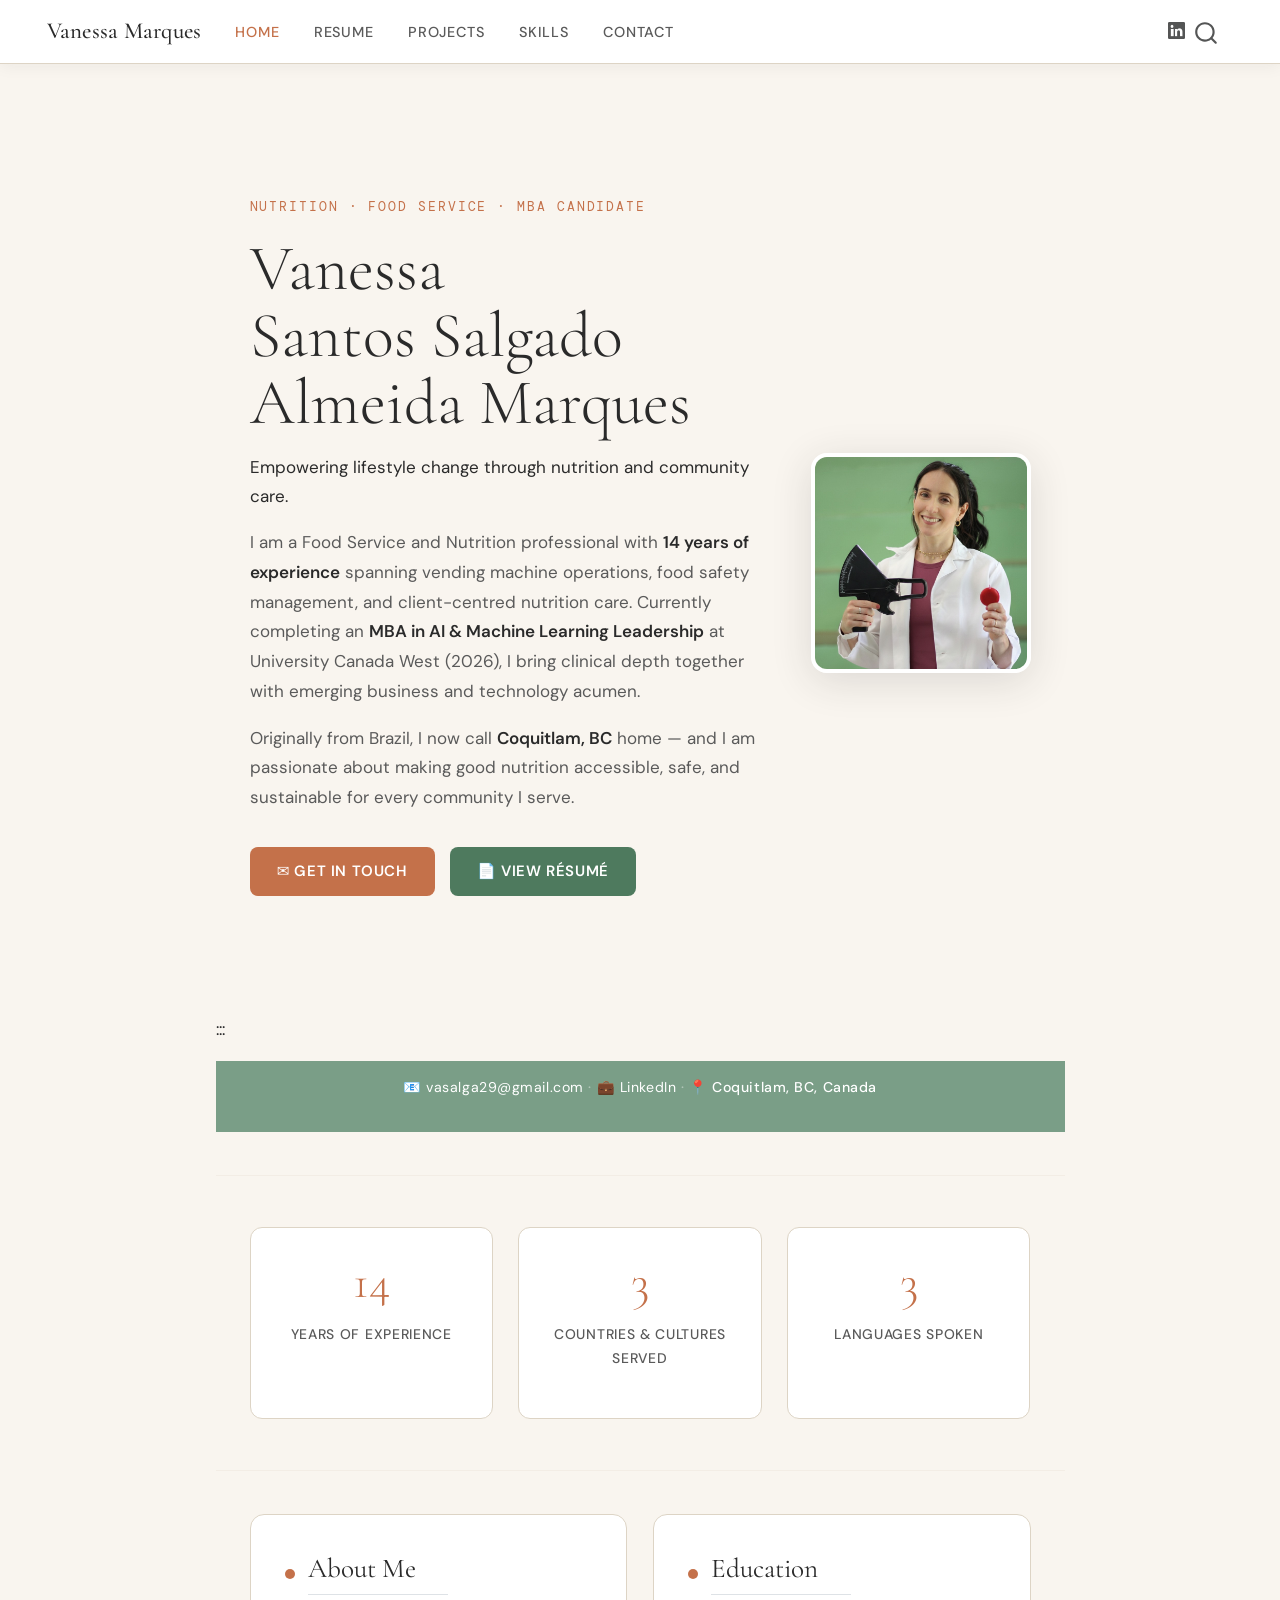
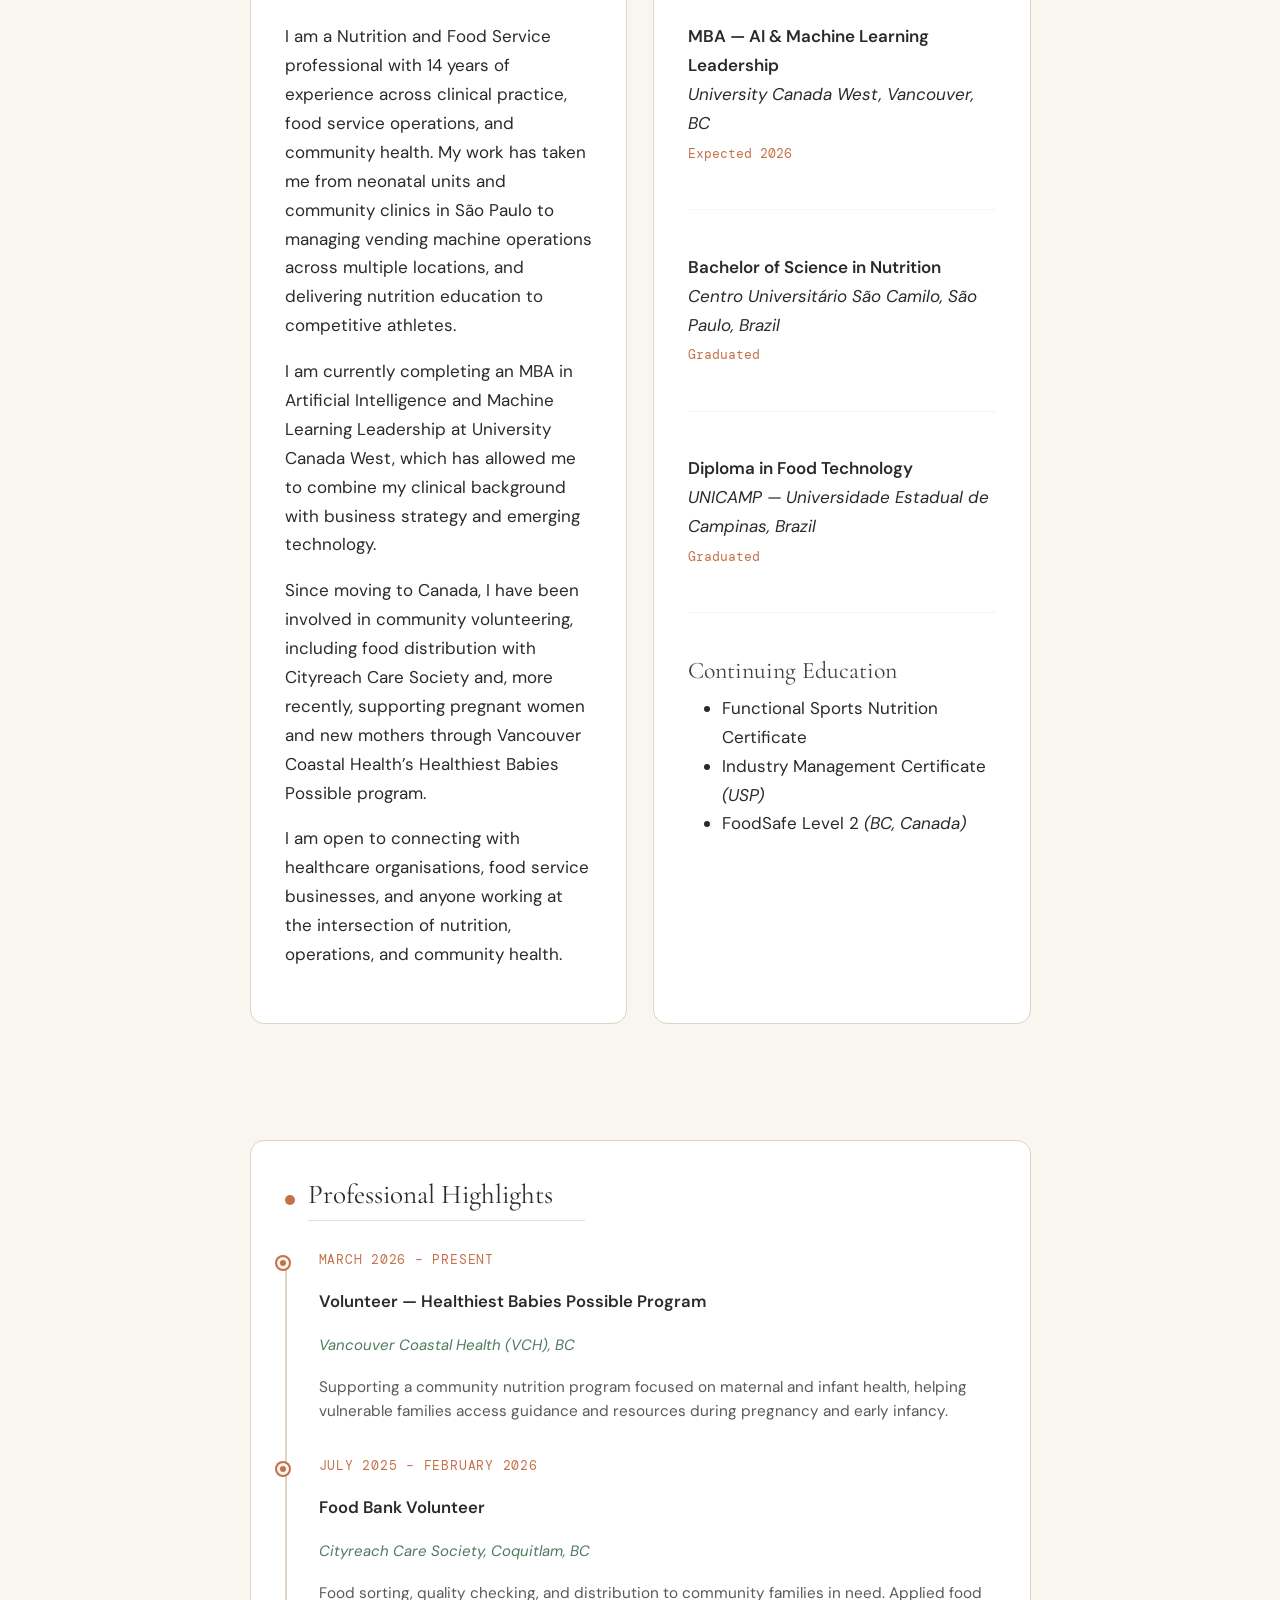
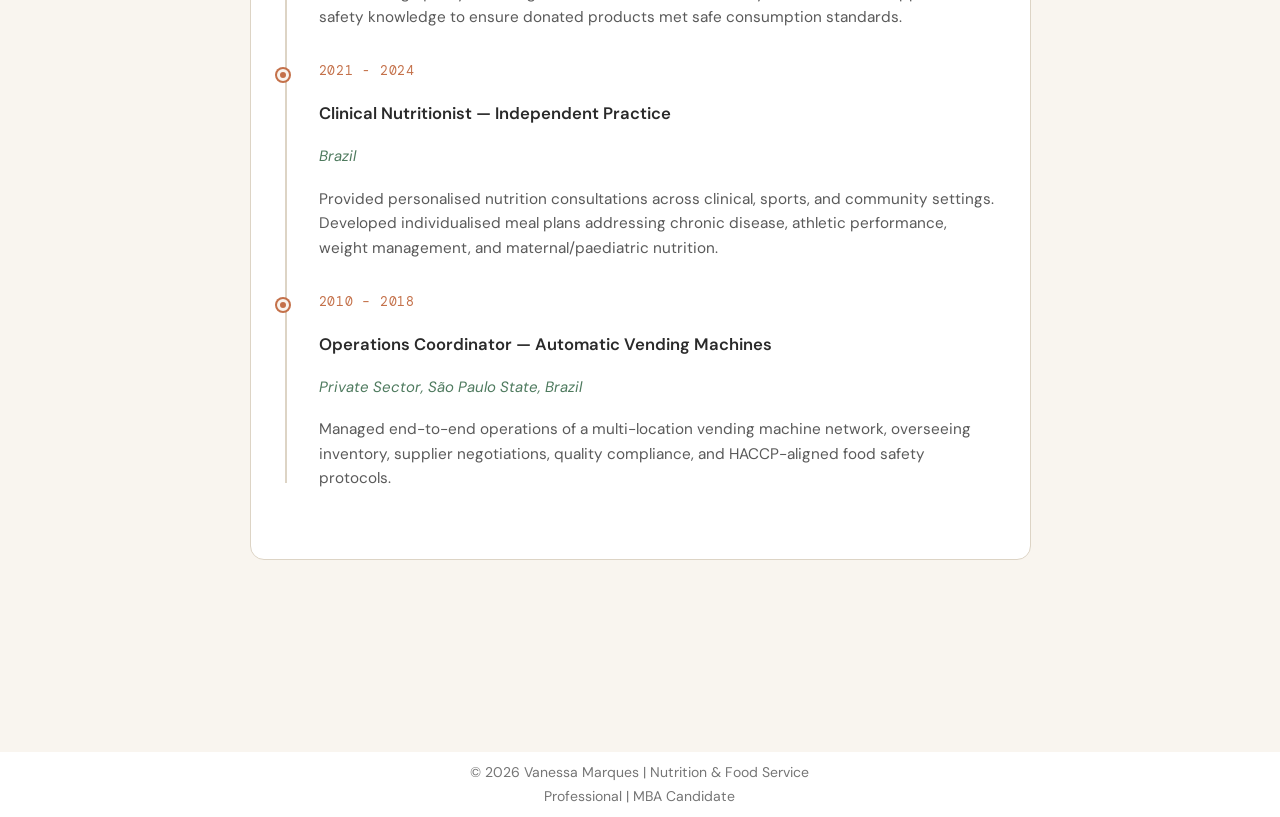
==== commit e747cf5b: "deploy: 68ffc90a9d70004ff8d81a7a64b70e59602b58e4" ====
--- a/index.html
+++ b/index.html
@@ -199,10 +199,10 @@
 <h2 class="anchored" data-anchor-id="about-me">About Me</h2>
 </section>
 </div>
-<p>My career is a story of <strong>bridging worlds</strong> — the science of food and the science of business. It began in a hospital human milk bank in São Paulo, guiding new mothers through one of the most vulnerable moments of their lives. It continued through clinical nutrition in under-served communities, vending machine logistics at scale, and educational workshops for competitive gymnasts.</p>
-<p>Each role taught me that <strong>nourishment is never just about nutrients</strong> — it is about trust, access, systems, and leadership. That conviction is what drove me to pursue my MBA, where I am now learning to build the strategic and technological foundations that will let me scale my impact.</p>
-<p>My transition to Canada has added a new chapter: volunteering with the Cityreach Care Society food bank, contributing to food dignity in my new home community.</p>
-<p><em>I would love to connect — whether you are a healthcare institution, food service operator, startup, or someone who shares a passion for nutrition and social good.</em></p>
+<p>I am a Nutrition and Food Service professional with 14 years of experience across clinical practice, food service operations, and community health. My work has taken me from neonatal units and community clinics in São Paulo to managing vending machine operations across multiple locations, and delivering nutrition education to competitive athletes.</p>
+<p>I am currently completing an MBA in Artificial Intelligence and Machine Learning Leadership at University Canada West, which has allowed me to combine my clinical background with business strategy and emerging technology.</p>
+<p>Since moving to Canada, I have been involved in community volunteering, including food distribution with Cityreach Care Society and, more recently, supporting pregnant women and new mothers through Vancouver Coastal Health’s Healthiest Babies Possible program.</p>
+<p>I am open to connecting with healthcare organisations, food service businesses, and anyone working at the intersection of nutrition, operations, and community health.</p>
 </div>
 <div class="section-box">
 <div class="section-title-accent">
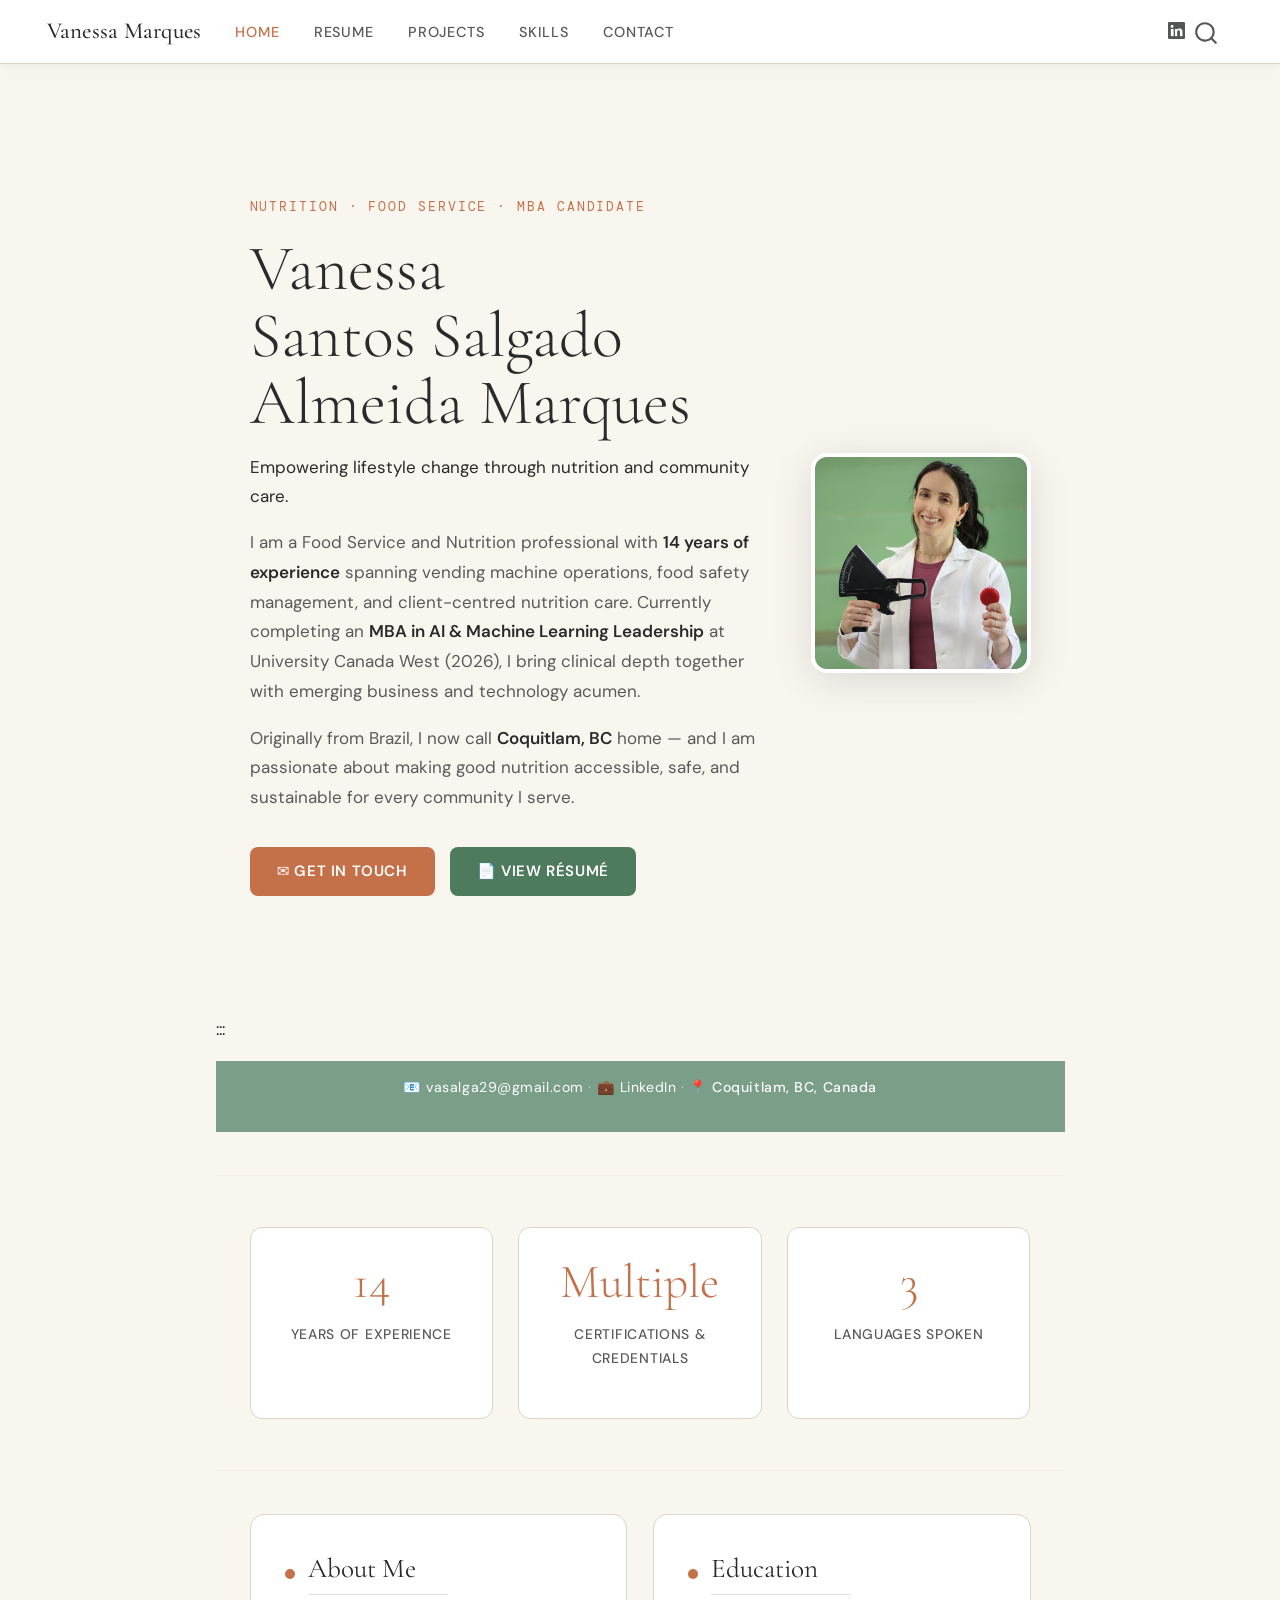
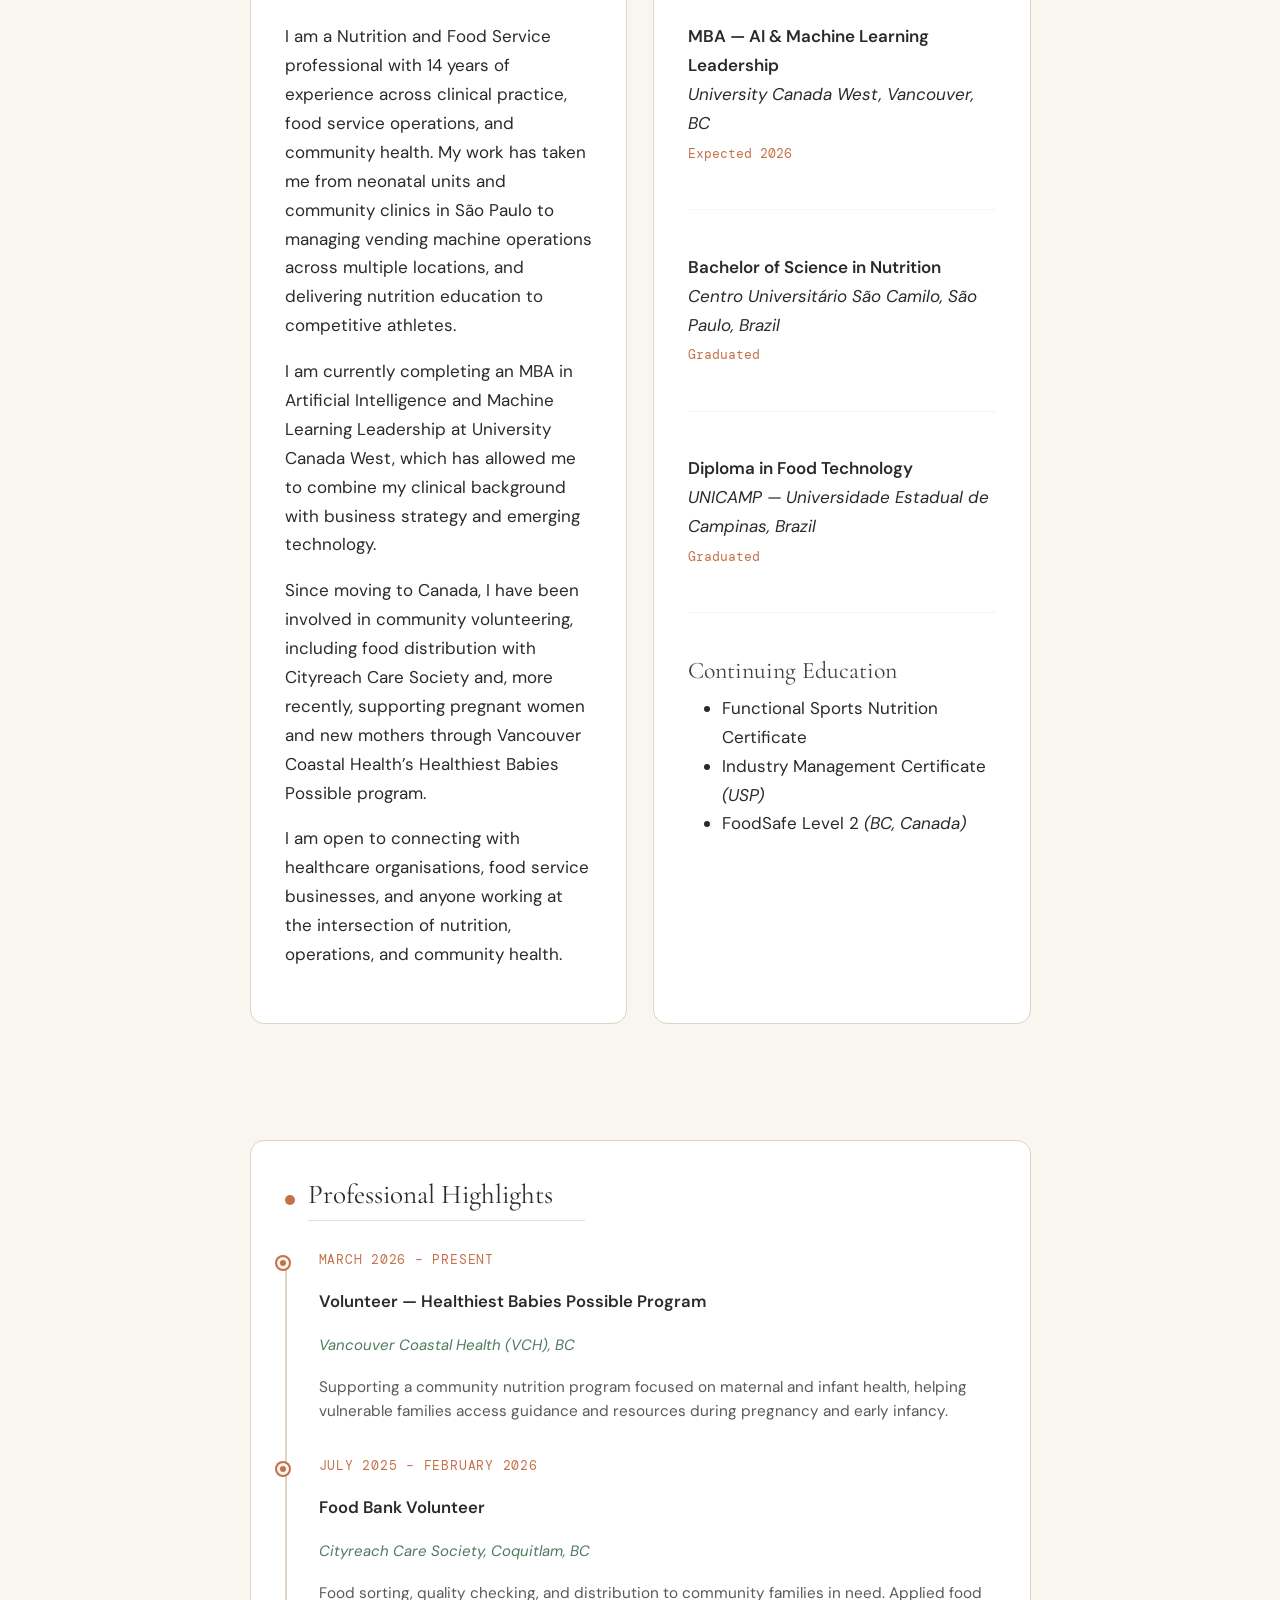
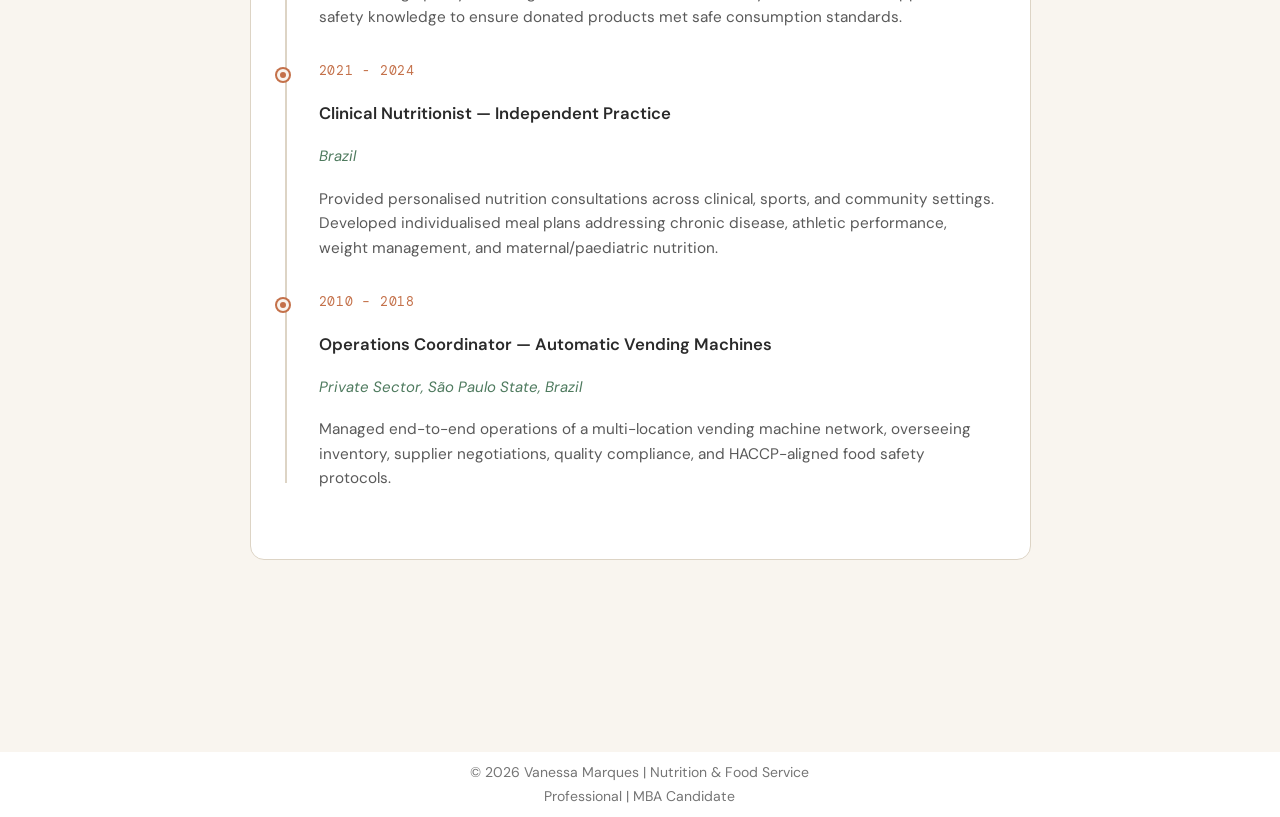
==== commit 3eac999e: "deploy: 42bcdad31bf939c6a8a5af15892ab9c8d0be191a" ====
--- a/index.html
+++ b/index.html
@@ -170,10 +170,10 @@
 </div>
 <div class="stat-card">
 <div class="stat-number">
-<p>3</p>
+<p>Multiple</p>
 </div>
 <div class="stat-label">
-<p>Countries &amp; Cultures Served</p>
+<p>Certifications &amp; Credentials</p>
 </div>
 </div>
 <div class="stat-card">
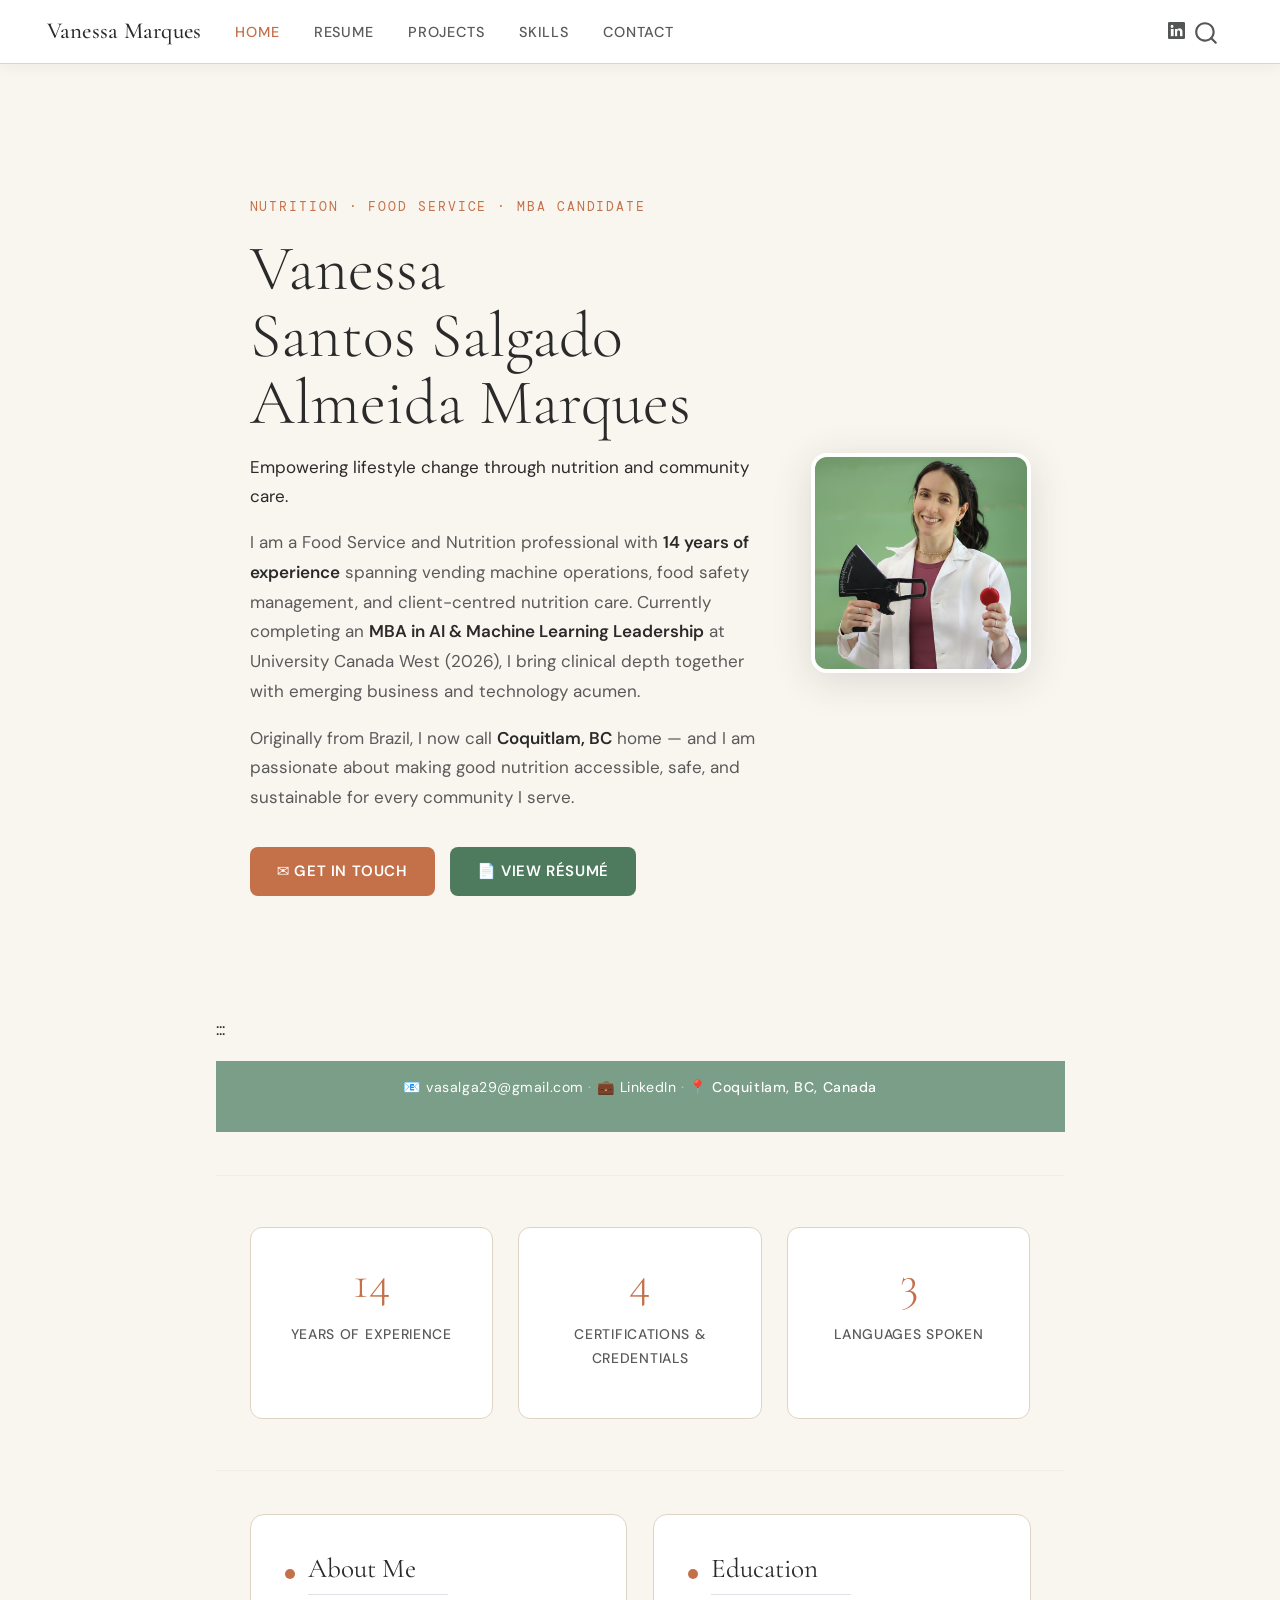
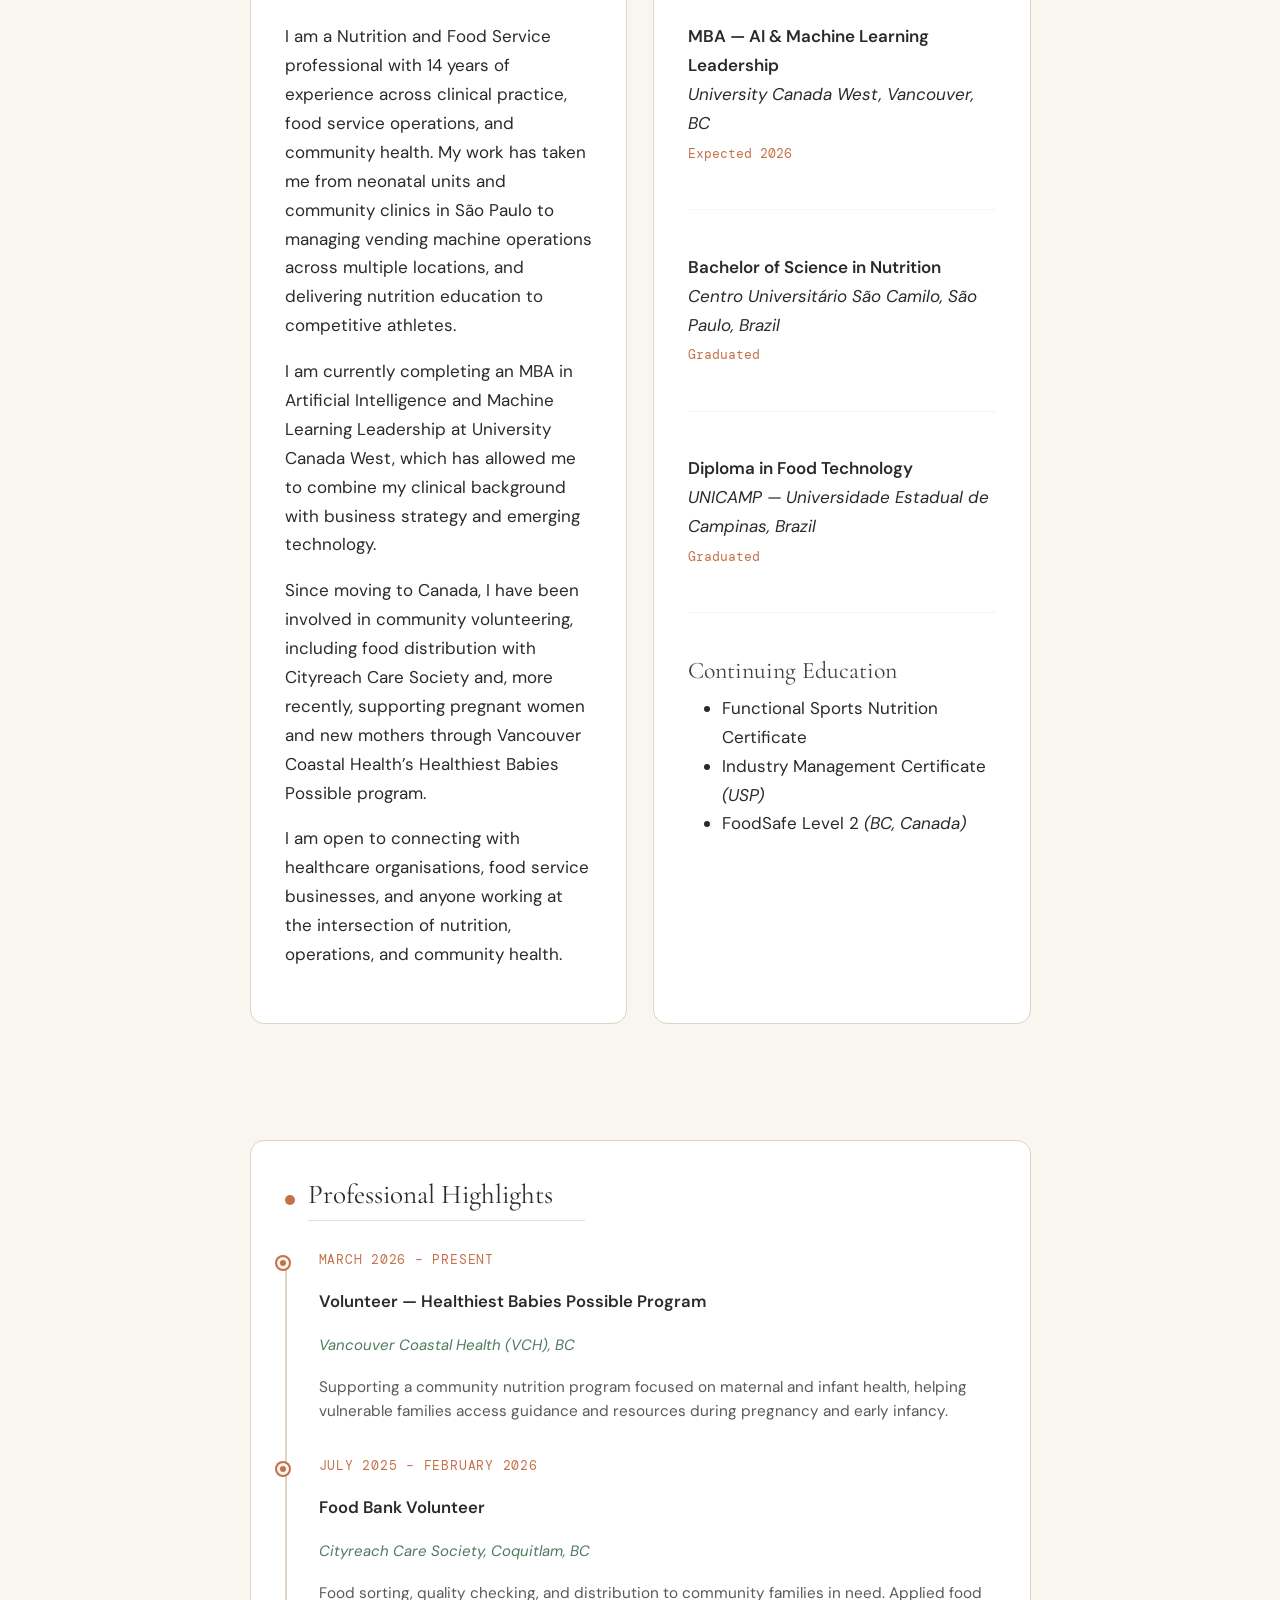
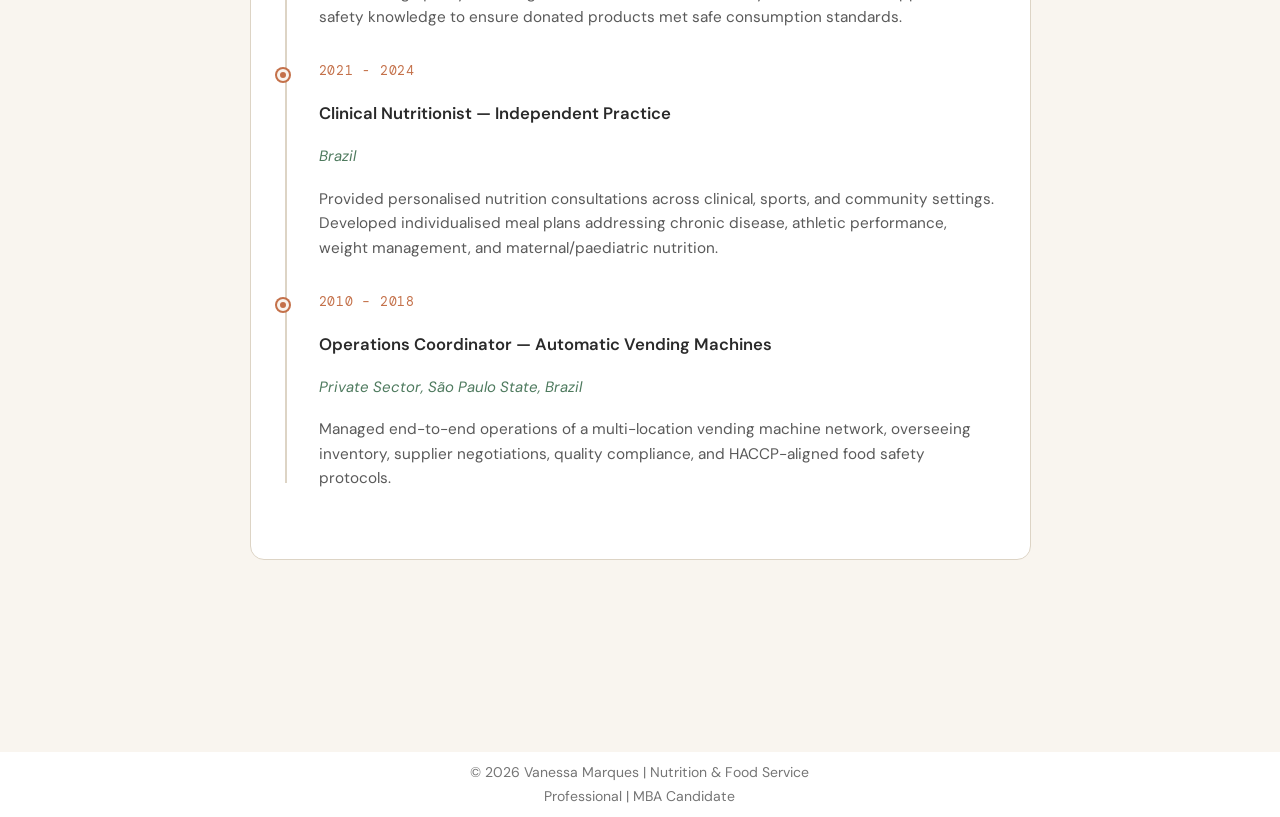
==== commit 848da317: "deploy: 84bfae4a820ee465f67935b46de4e4dc09292a6c" ====
--- a/index.html
+++ b/index.html
@@ -170,7 +170,7 @@
 </div>
 <div class="stat-card">
 <div class="stat-number">
-<p>Multiple</p>
+<p>4</p>
 </div>
 <div class="stat-label">
 <p>Certifications &amp; Credentials</p>
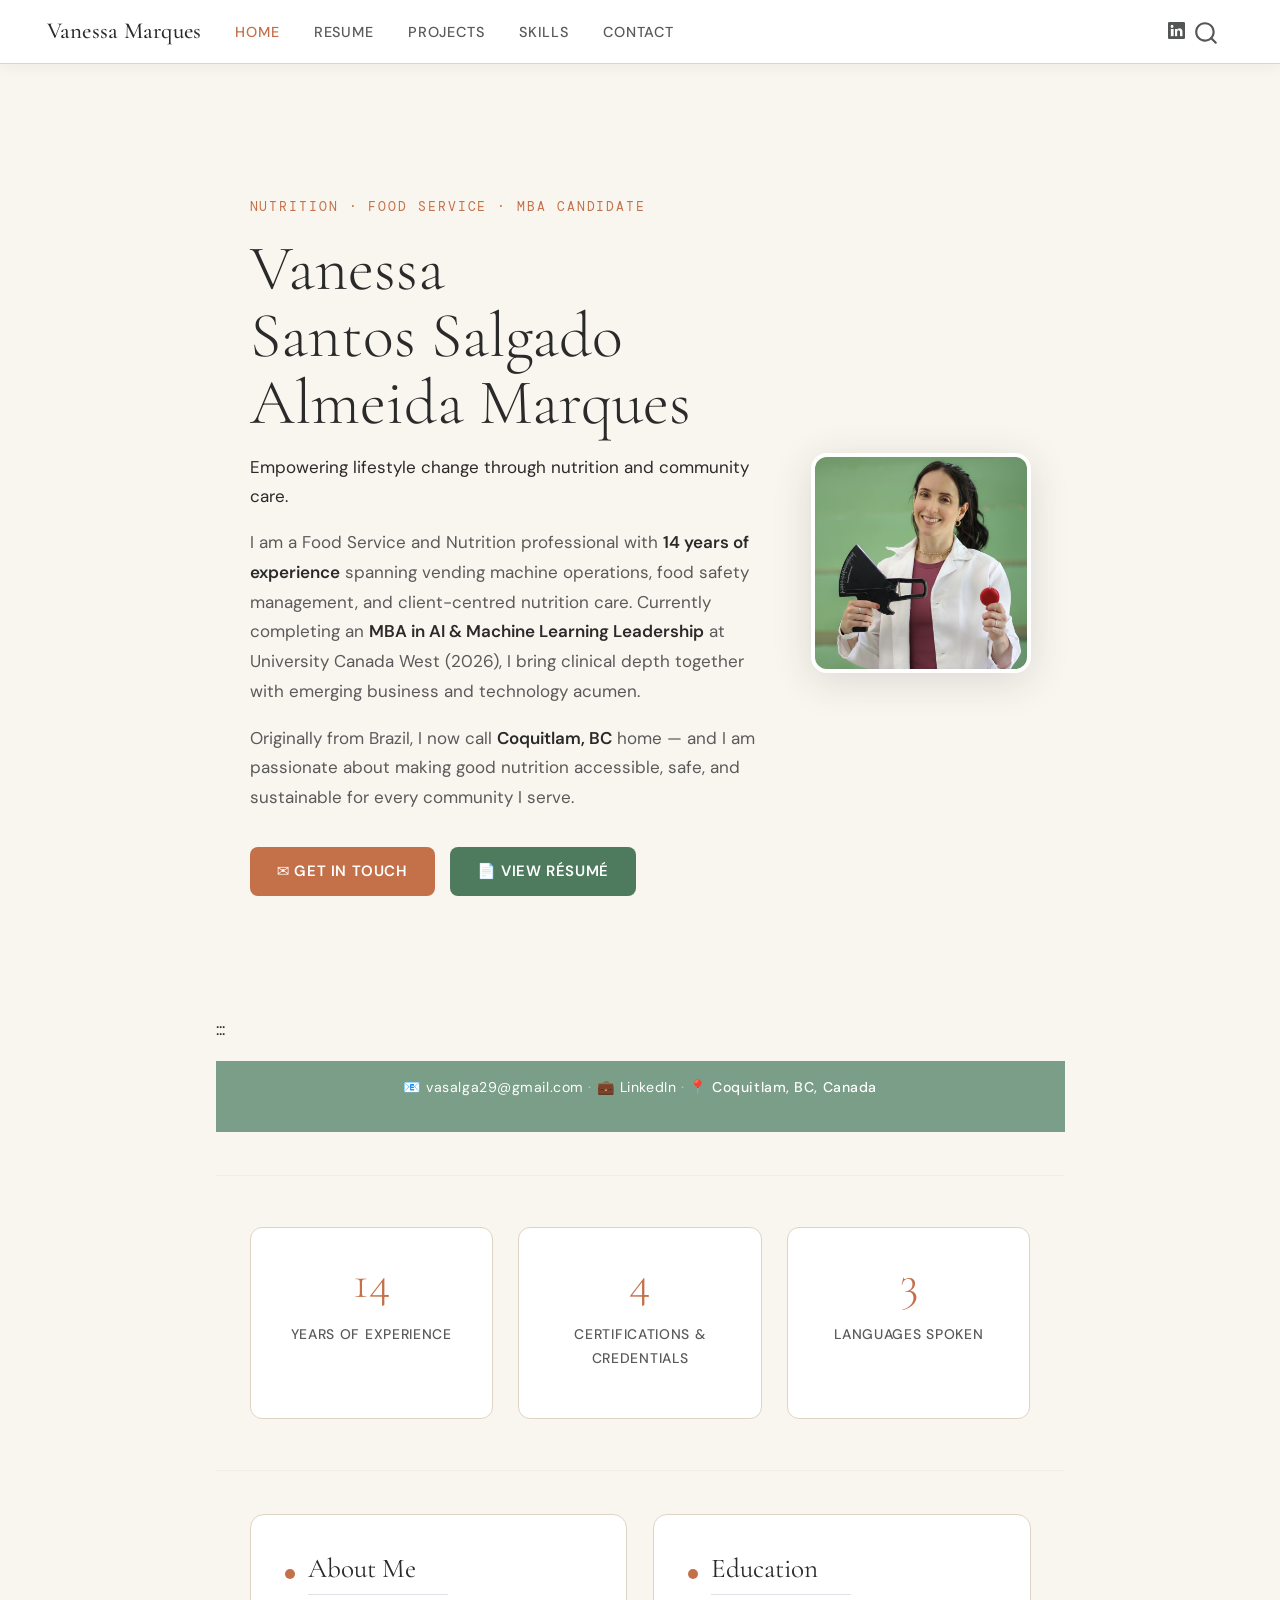
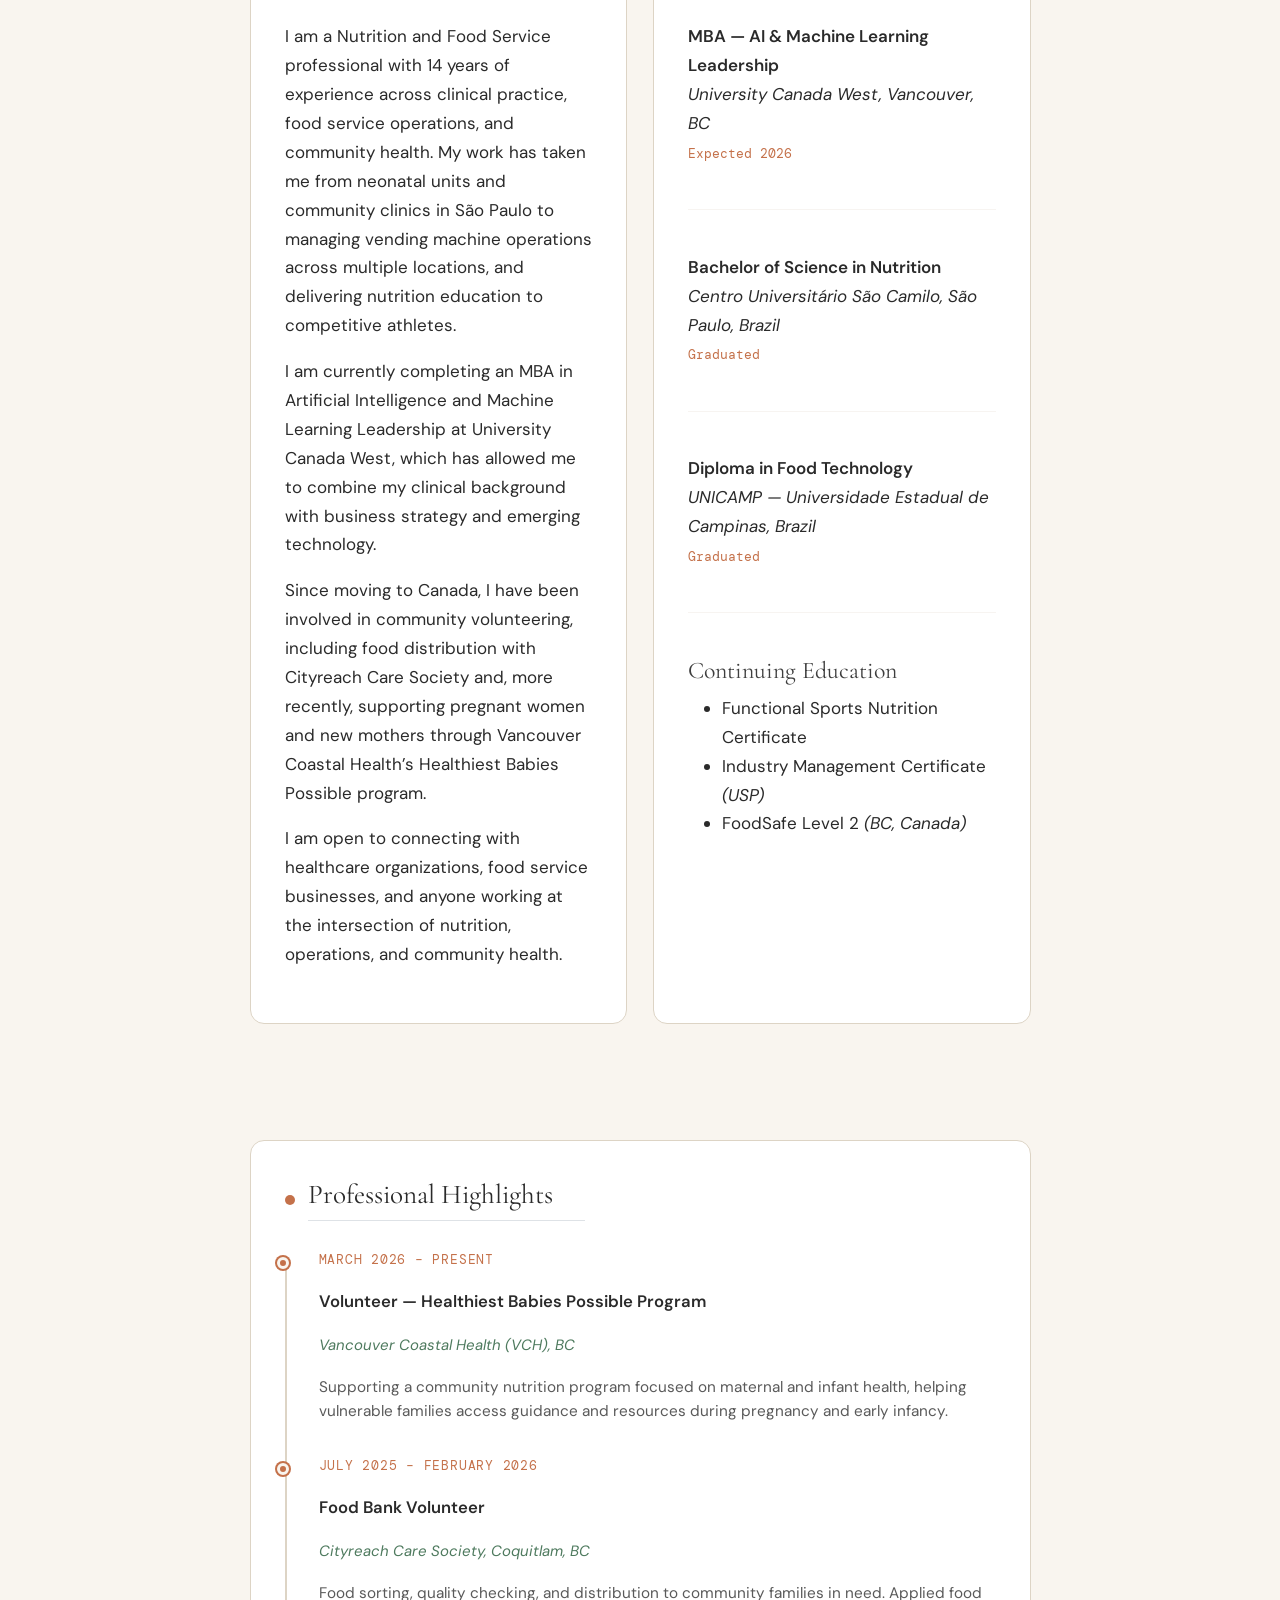
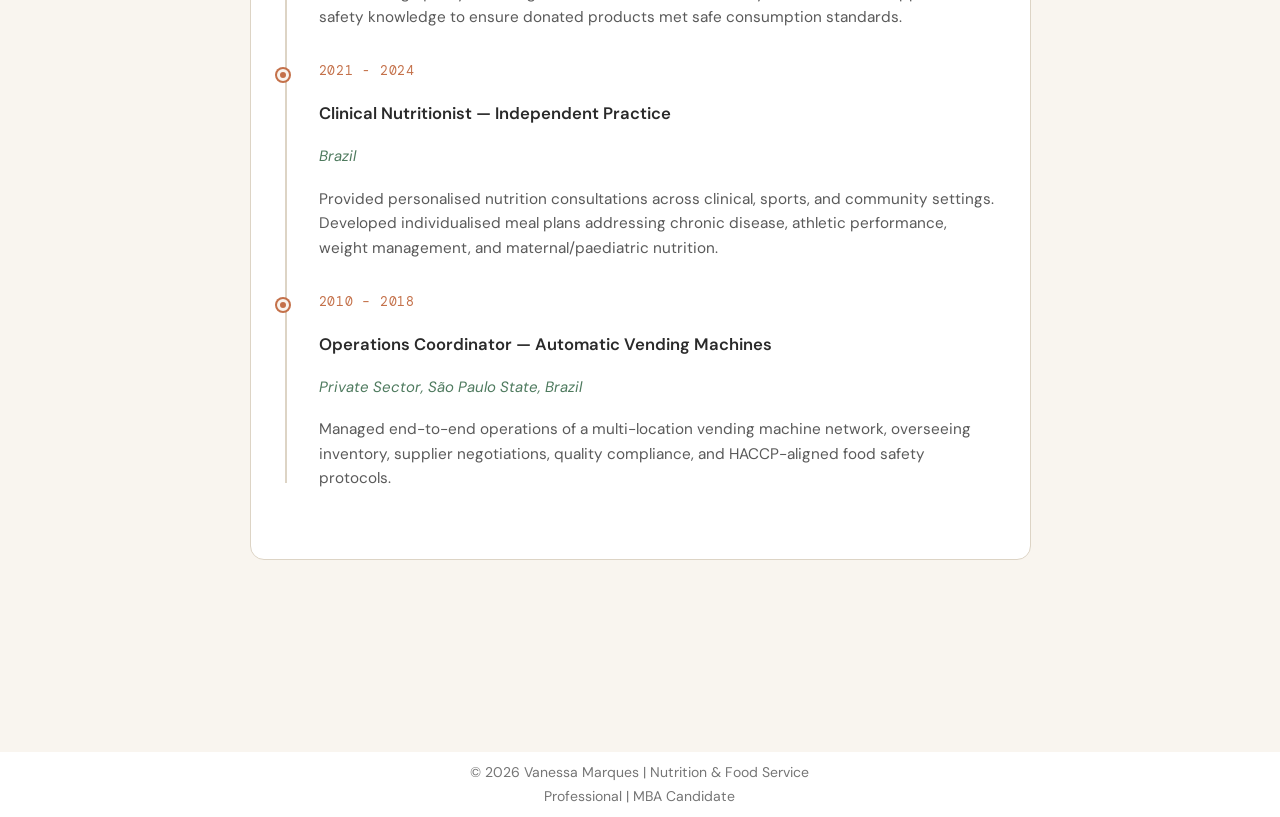
==== commit a740392a: "deploy: 2b3e5f89258e3b35257e1154ce5edb2c2ea37239" ====
--- a/index.html
+++ b/index.html
@@ -202,7 +202,7 @@
 <p>I am a Nutrition and Food Service professional with 14 years of experience across clinical practice, food service operations, and community health. My work has taken me from neonatal units and community clinics in São Paulo to managing vending machine operations across multiple locations, and delivering nutrition education to competitive athletes.</p>
 <p>I am currently completing an MBA in Artificial Intelligence and Machine Learning Leadership at University Canada West, which has allowed me to combine my clinical background with business strategy and emerging technology.</p>
 <p>Since moving to Canada, I have been involved in community volunteering, including food distribution with Cityreach Care Society and, more recently, supporting pregnant women and new mothers through Vancouver Coastal Health’s Healthiest Babies Possible program.</p>
-<p>I am open to connecting with healthcare organisations, food service businesses, and anyone working at the intersection of nutrition, operations, and community health.</p>
+<p>I am open to connecting with healthcare organizations, food service businesses, and anyone working at the intersection of nutrition, operations, and community health.</p>
 </div>
 <div class="section-box">
 <div class="section-title-accent">
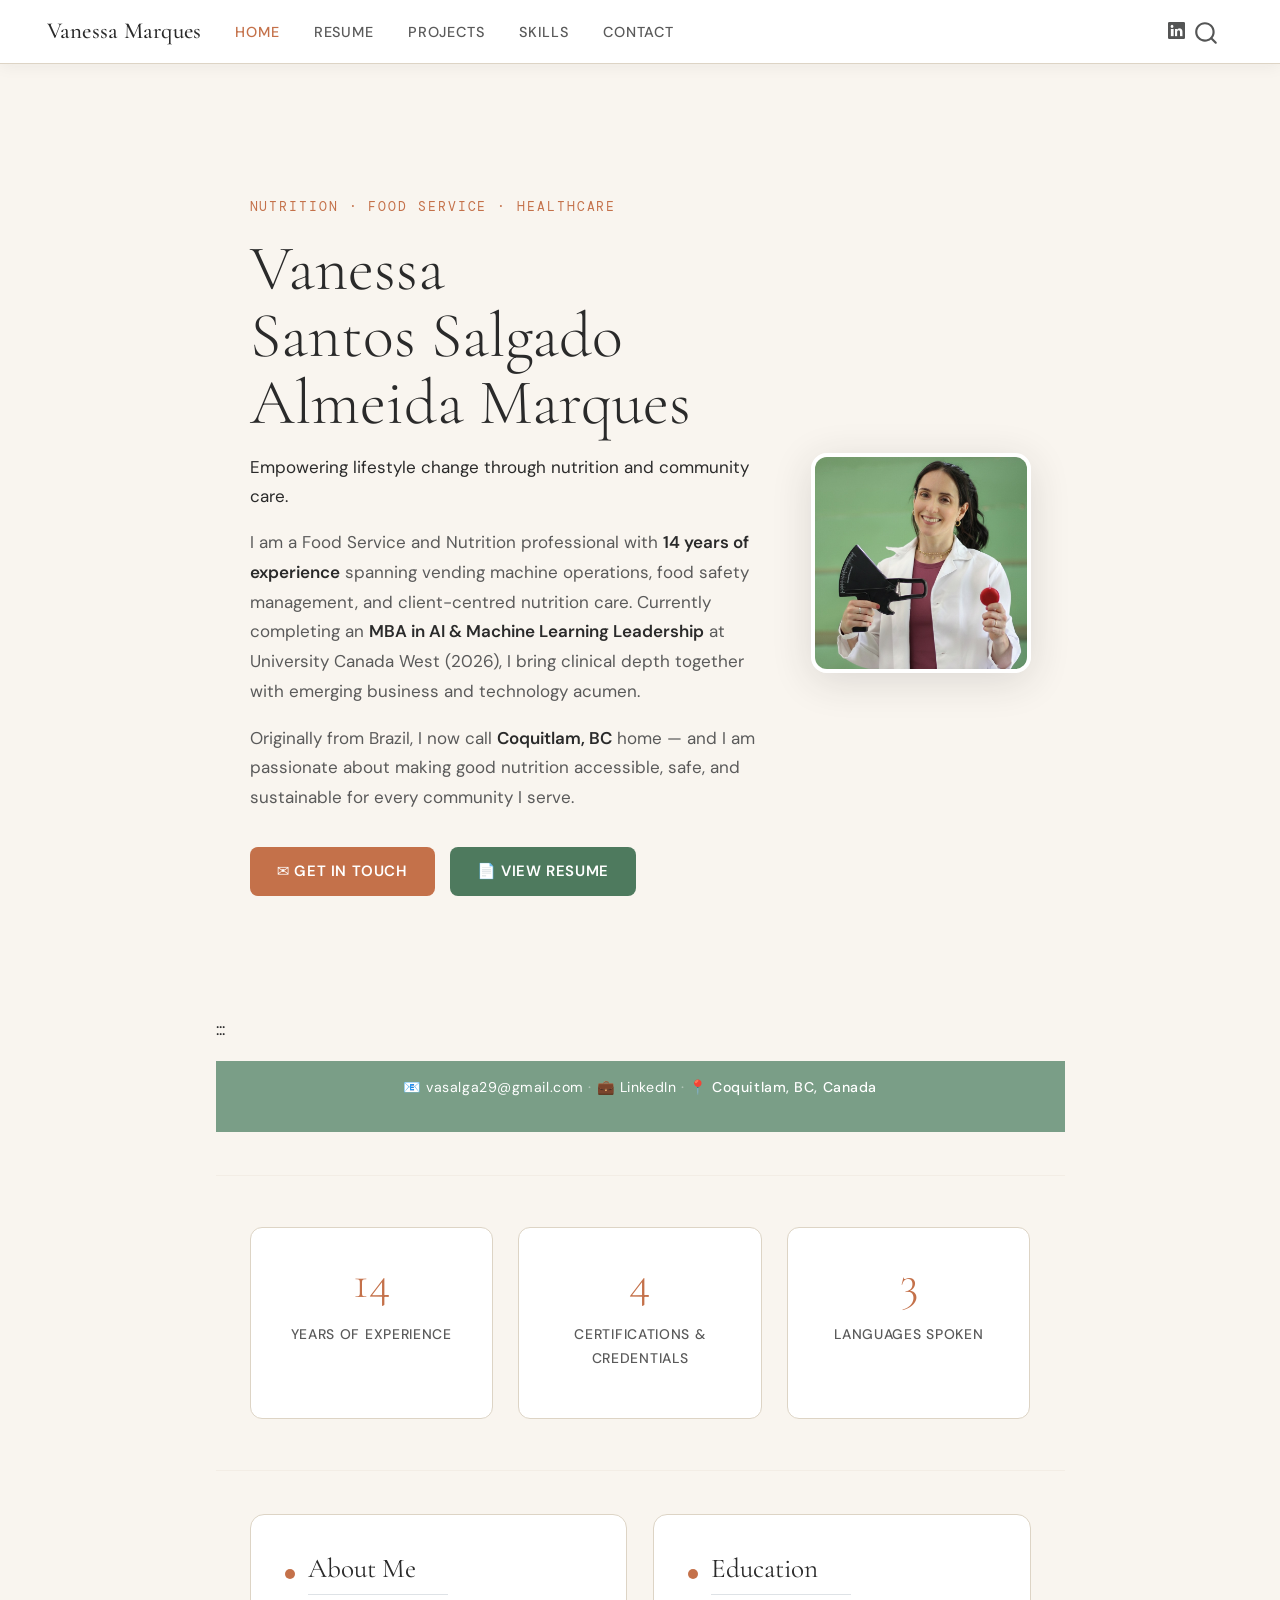
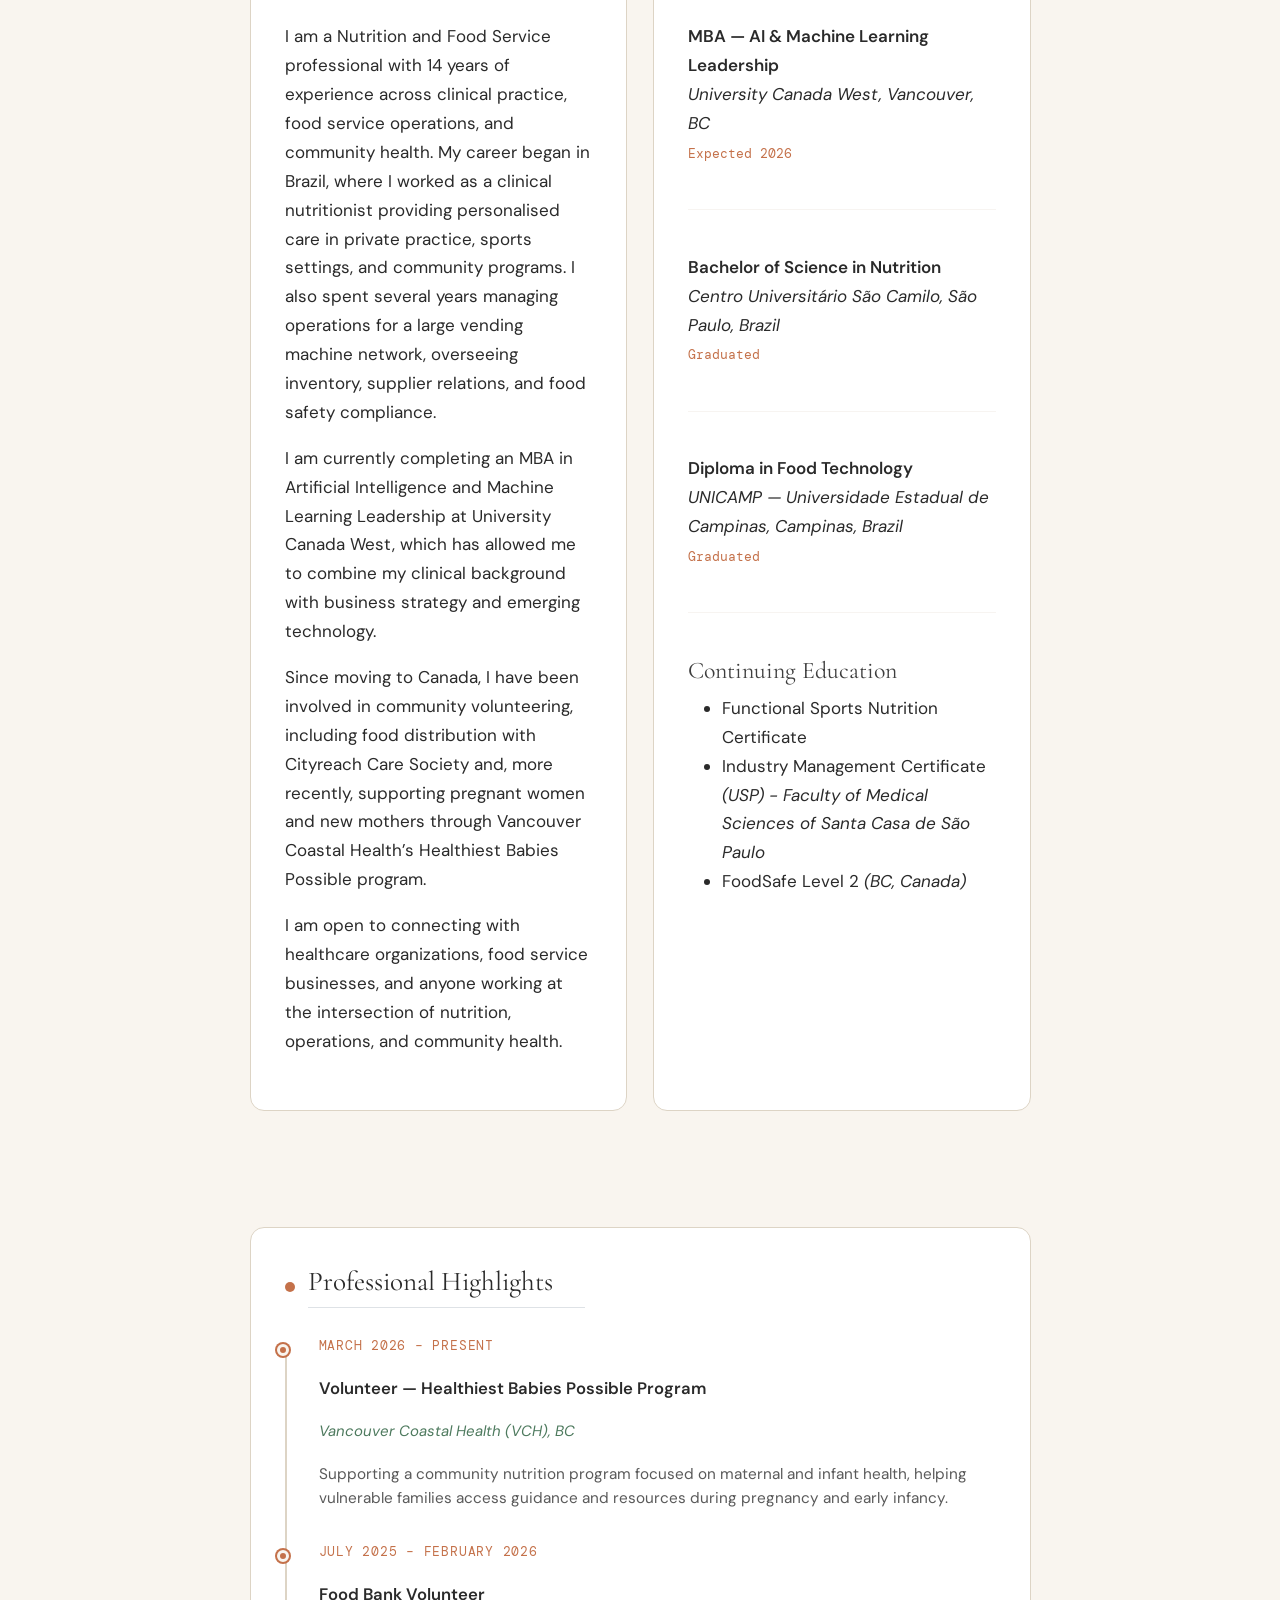
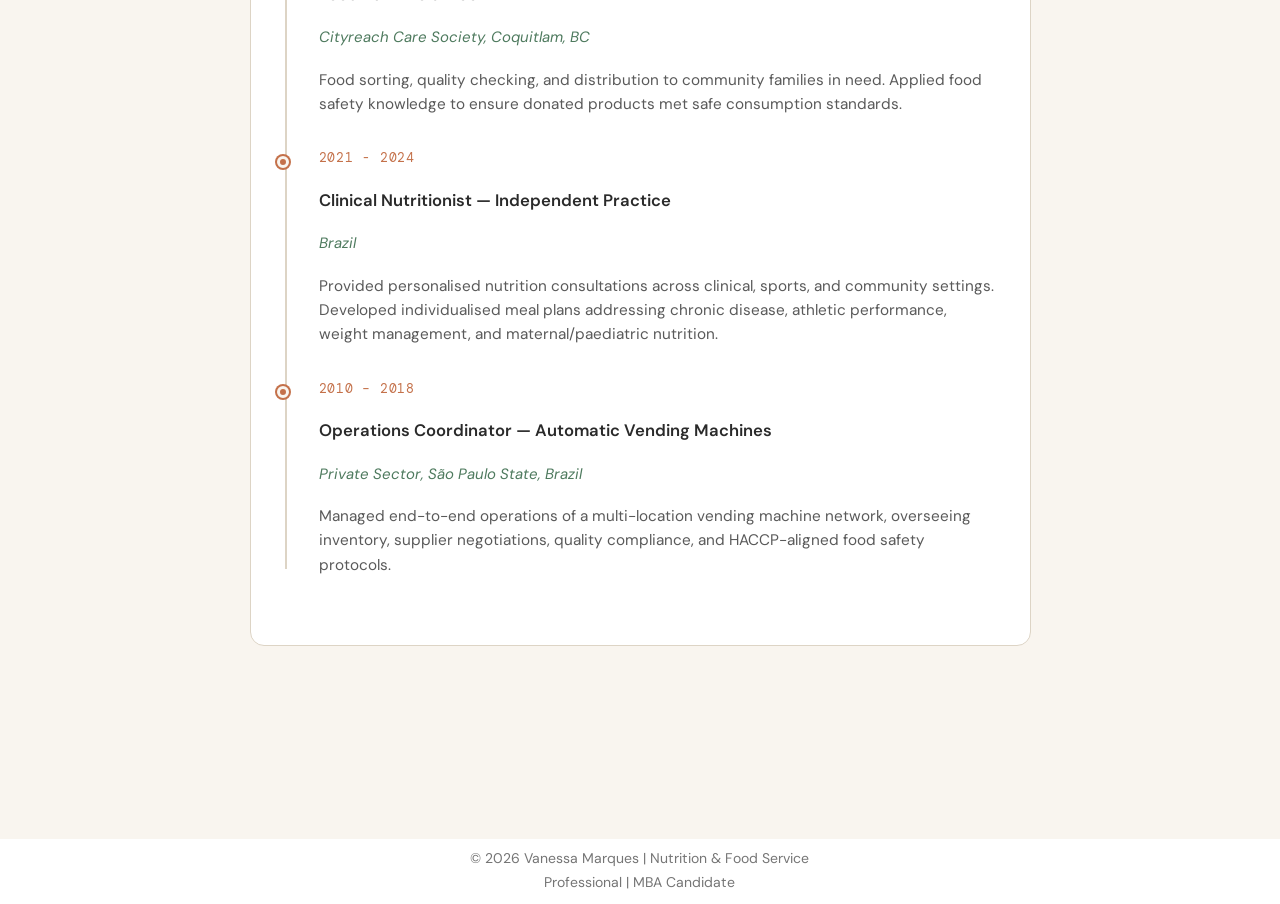
==== commit e17ed165: "deploy: 77846ccb73bd548286a19f9f2456d2ce20e816ef" ====
--- a/index.html
+++ b/index.html
@@ -134,7 +134,7 @@
 <!-- ╚══════════════════════════════════════════════════╝ -->
 <div class="hero">
 <div class="hero-text">
-<p><span class="hero-eyebrow">Nutrition · Food Service · MBA Candidate</span></p>
+<p><span class="hero-eyebrow">Nutrition · Food Service · Healthcare</span></p>
 <p><span class="hero-name">Vanessa</span><br>
 <span class="hero-name">Santos Salgado Almeida Marques</span></p>
 <p><span class="hero-tagline">Empowering lifestyle change through nutrition and community care.</span></p>
@@ -142,7 +142,7 @@
 <p>I am a Food Service and Nutrition professional with <strong>14 years of experience</strong> spanning vending machine operations, food safety management, and client-centred nutrition care. Currently completing an <strong>MBA in AI &amp; Machine Learning Leadership</strong> at University Canada West (2026), I bring clinical depth together with emerging business and technology acumen.</p>
 <p>Originally from Brazil, I now call <strong>Coquitlam, BC</strong> home — and I am passionate about making good nutrition accessible, safe, and sustainable for every community I serve.</p>
 </div>
-<p><a href="contact.html" class="download-btn">✉ Get in Touch</a> &nbsp; <a href="resume.html" class="download-btn" style="background:var(--sage-dark)">📄 View Résumé</a></p>
+<p><a href="contact.html" class="download-btn">✉ Get in Touch</a> &nbsp; <a href="resume.html" class="download-btn" style="background:var(--sage-dark)">📄 View Resume</a></p>
 </div>
 <div class="hero-photo">
 <p><img src="Vanessa_nutritionist.jpg" class="img-fluid" style="width:220px;height:220px;border-radius:16px;object-fit:cover;object-position:top center;"></p>
@@ -199,7 +199,7 @@
 <h2 class="anchored" data-anchor-id="about-me">About Me</h2>
 </section>
 </div>
-<p>I am a Nutrition and Food Service professional with 14 years of experience across clinical practice, food service operations, and community health. My work has taken me from neonatal units and community clinics in São Paulo to managing vending machine operations across multiple locations, and delivering nutrition education to competitive athletes.</p>
+<p>I am a Nutrition and Food Service professional with 14 years of experience across clinical practice, food service operations, and community health. My career began in Brazil, where I worked as a clinical nutritionist providing personalised care in private practice, sports settings, and community programs. I also spent several years managing operations for a large vending machine network, overseeing inventory, supplier relations, and food safety compliance.</p>
 <p>I am currently completing an MBA in Artificial Intelligence and Machine Learning Leadership at University Canada West, which has allowed me to combine my clinical background with business strategy and emerging technology.</p>
 <p>Since moving to Canada, I have been involved in community volunteering, including food distribution with Cityreach Care Society and, more recently, supporting pregnant women and new mothers through Vancouver Coastal Health’s Healthiest Babies Possible program.</p>
 <p>I am open to connecting with healthcare organizations, food service businesses, and anyone working at the intersection of nutrition, operations, and community health.</p>
@@ -222,14 +222,14 @@
 <span style="font-family:var(--font-mono);font-size:0.78rem;color:var(--terra);">Graduated</span></p>
 <hr>
 <p><strong>Diploma in Food Technology</strong><br>
-<em>UNICAMP — Universidade Estadual de Campinas, Brazil</em><br>
+<em>UNICAMP — Universidade Estadual de Campinas, Campinas, Brazil</em><br>
 <span style="font-family:var(--font-mono);font-size:0.78rem;color:var(--terra);">Graduated</span></p>
 <hr>
 <section id="continuing-education" class="level3">
 <h3 class="anchored" data-anchor-id="continuing-education">Continuing Education</h3>
 <ul>
 <li>Functional Sports Nutrition Certificate</li>
-<li>Industry Management Certificate <em>(USP)</em></li>
+<li>Industry Management Certificate <em>(USP) - Faculty of Medical Sciences of Santa Casa de São Paulo</em></li>
 <li>FoodSafe Level 2 <em>(BC, Canada)</em></li>
 </ul>
 </section>
